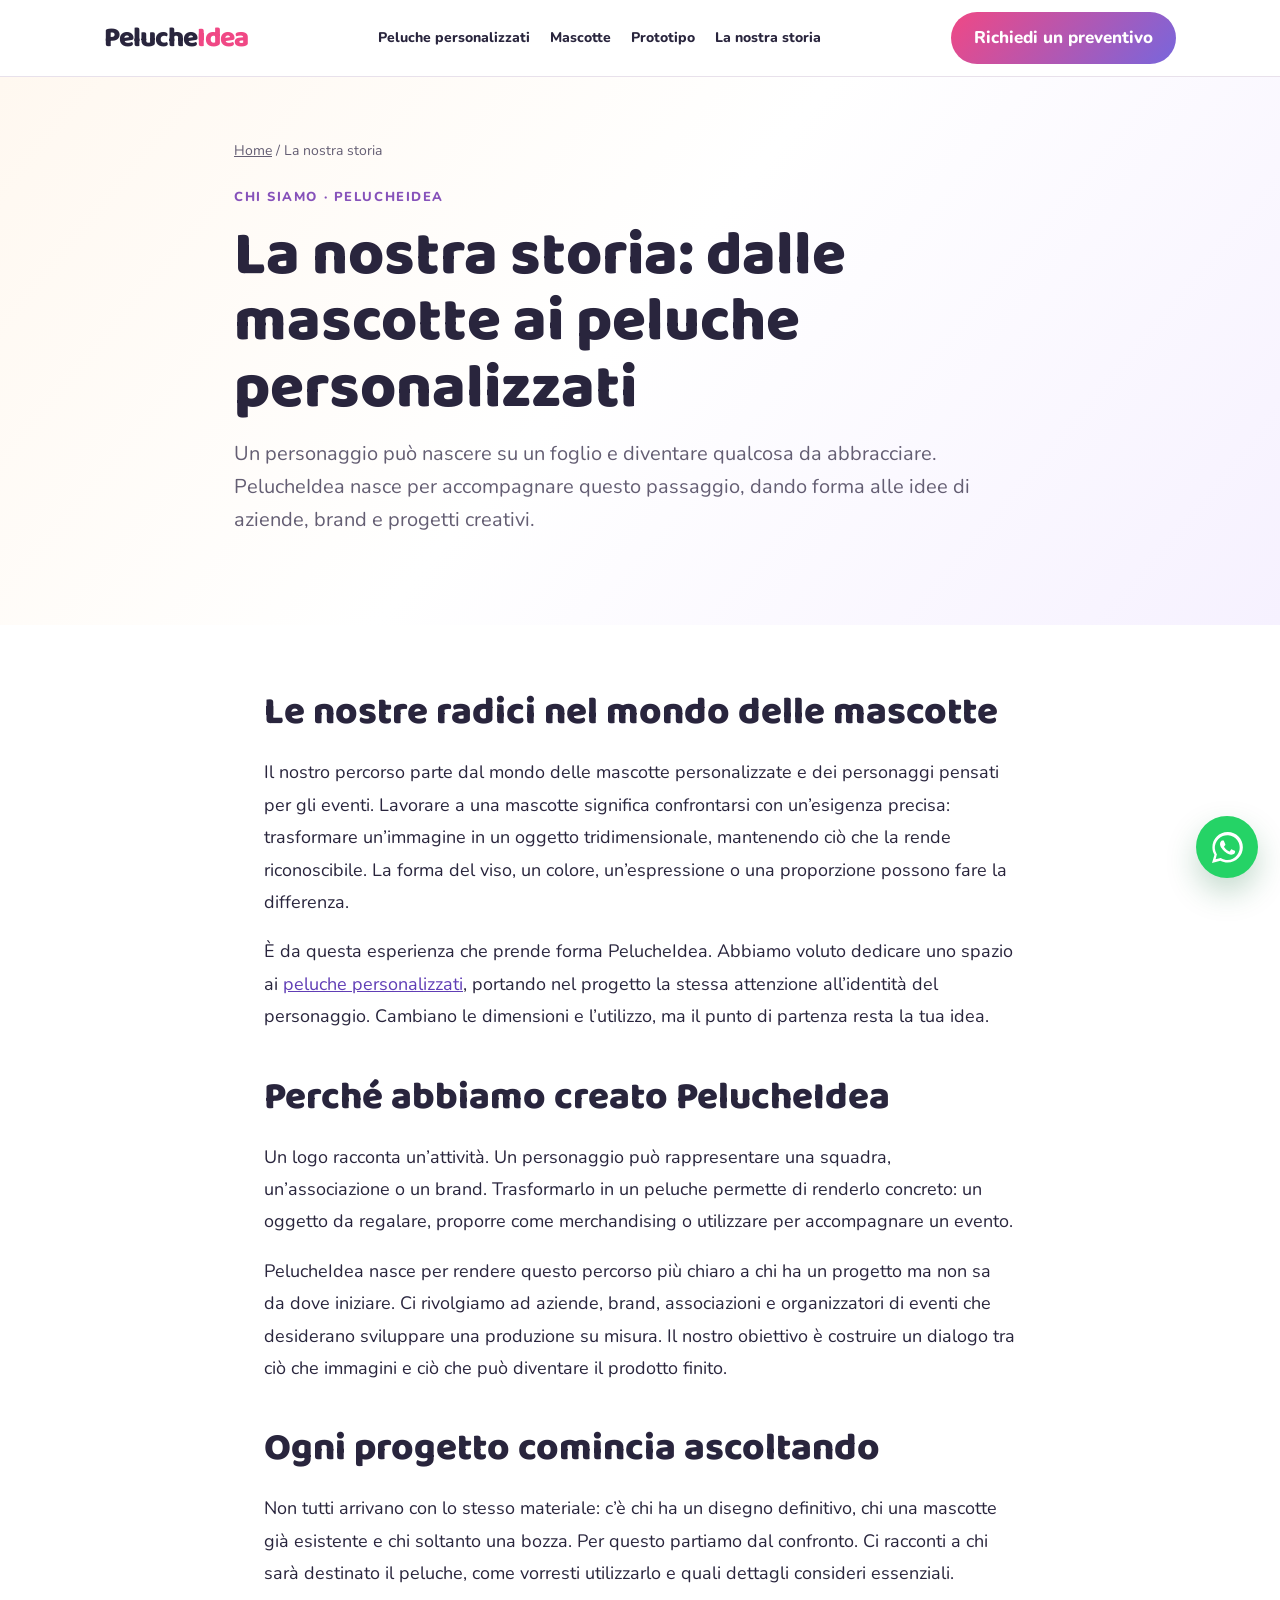
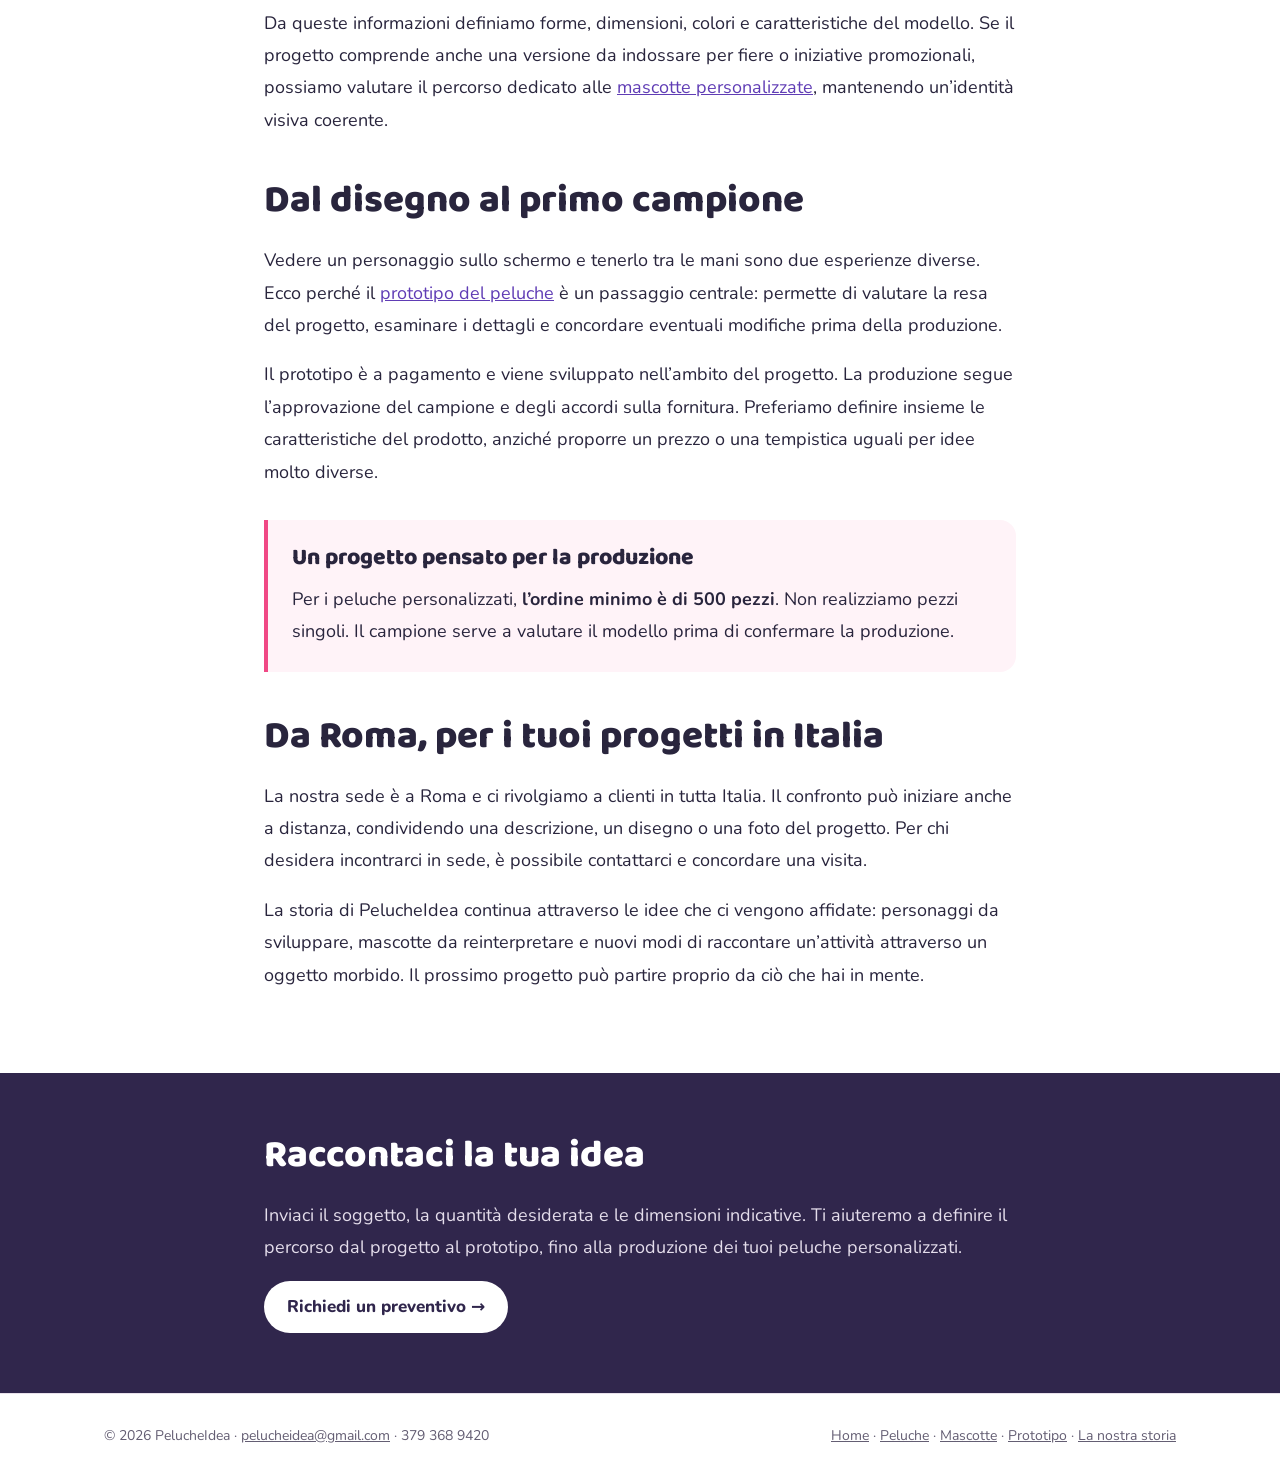
==== la-nostra-storia/index.html @ 07e7e3df "Add PelucheIdea story page with SEO metadata and site navigation" ====
<!doctype html><html lang="it"><head><meta charset="utf-8"><meta name="viewport" content="width=device-width, initial-scale=1"><title>La nostra storia: dalle mascotte ai peluche | PelucheIdea</title><meta name="description" content="Scopri la storia di PelucheIdea: dall’esperienza nelle mascotte ai peluche personalizzati per aziende e brand. Progetti su misura, da 500 pezzi."><meta name="robots" content="index,follow,max-image-preview:large"><link rel="canonical" href="https://pelucheidea.com/la-nostra-storia/"><link rel="stylesheet" href="/assets/seo.css?v=min500-20260929"><link rel="preconnect" href="https://fonts.googleapis.com"><link rel="preconnect" href="https://fonts.gstatic.com" crossorigin><meta property="og:type" content="website"><meta property="og:locale" content="it_IT"><meta property="og:site_name" content="PelucheIdea"><meta property="og:title" content="La nostra storia: dalle mascotte ai peluche | PelucheIdea"><meta property="og:description" content="Scopri la storia di PelucheIdea: dall’esperienza nelle mascotte ai peluche personalizzati per aziende e brand. Progetti su misura, da 500 pezzi."><meta property="og:url" content="https://pelucheidea.com/la-nostra-storia/"><meta property="og:image" content="https://pelucheidea.com/assets/images/peluche-con-logo.webp"><meta name="twitter:card" content="summary_large_image"><script type="application/ld+json">{"@context": "https://schema.org", "@graph": [{"@type": "AboutPage", "@id": "https://pelucheidea.com/la-nostra-storia/#pagina", "url": "https://pelucheidea.com/la-nostra-storia/", "name": "La nostra storia: dalle mascotte ai peluche | PelucheIdea", "description": "Scopri la storia di PelucheIdea: dall’esperienza nelle mascotte ai peluche personalizzati per aziende e brand. Progetti su misura, da 500 pezzi.", "inLanguage": "it-IT", "about": {"@id": "https://pelucheidea.com/#organizzazione"}}, {"@type": "Organization", "@id": "https://pelucheidea.com/#organizzazione", "name": "PelucheIdea", "url": "https://pelucheidea.com/", "email": "pelucheidea@gmail.com", "telephone": "+393793689420"}, {"@type": "BreadcrumbList", "itemListElement": [{"@type": "ListItem", "position": 1, "name": "Home", "item": "https://pelucheidea.com/"}, {"@type": "ListItem", "position": 2, "name": "La nostra storia", "item": "https://pelucheidea.com/la-nostra-storia/"}]}]}</script><style>.story-copy{max-width:800px}.story-copy h2{margin-top:42px}.story-copy h2:first-child{margin-top:0}.story-copy p{font-size:18px;line-height:1.8}.story-intro{max-width:860px}.story-intro h1{max-width:820px}.story-intro .lead{max-width:740px}.story-callout{margin:32px 0;padding:24px;border-left:4px solid var(--pink);background:#fff3f8;border-radius:0 16px 16px 0}.story-callout p:last-child{margin-bottom:0}.story-copy a:focus-visible{outline:3px solid var(--pink);outline-offset:3px}</style></head><body><header class="header"><div class="wrap nav"><a class="brand" href="/">Peluche<span>Idea</span></a><nav aria-label="Navigazione principale"><a href="/peluche-personalizzati/">Peluche personalizzati</a><a href="/mascotte-personalizzate/">Mascotte</a><a href="/prototipo-peluche/">Prototipo</a><a href="/la-nostra-storia/" aria-current="page">La nostra storia</a></nav><a class="btn" href="/#preventivo">Richiedi un preventivo</a></div></header><main>
<section class="hero"><div class="wrap story-intro">
<p class="crumb"><a href="/">Home</a> / La nostra storia</p>
<div class="eyebrow">Chi siamo · PelucheIdea</div>
<h1>La nostra storia: dalle mascotte ai peluche personalizzati</h1>
<p class="lead">Un personaggio può nascere su un foglio e diventare qualcosa da abbracciare. PelucheIdea nasce per accompagnare questo passaggio, dando forma alle idee di aziende, brand e progetti creativi.</p>
</div></section>
<section class="section"><article class="wrap story-copy" aria-label="La storia di PelucheIdea">
<h2>Le nostre radici nel mondo delle mascotte</h2>
<p>Il nostro percorso parte dal mondo delle mascotte personalizzate e dei personaggi pensati per gli eventi. Lavorare a una mascotte significa confrontarsi con un’esigenza precisa: trasformare un’immagine in un oggetto tridimensionale, mantenendo ciò che la rende riconoscibile. La forma del viso, un colore, un’espressione o una proporzione possono fare la differenza.</p>
<p>È da questa esperienza che prende forma PelucheIdea. Abbiamo voluto dedicare uno spazio ai <a href="/peluche-personalizzati/">peluche personalizzati</a>, portando nel progetto la stessa attenzione all’identità del personaggio. Cambiano le dimensioni e l’utilizzo, ma il punto di partenza resta la tua idea.</p>
<h2>Perché abbiamo creato PelucheIdea</h2>
<p>Un logo racconta un’attività. Un personaggio può rappresentare una squadra, un’associazione o un brand. Trasformarlo in un peluche permette di renderlo concreto: un oggetto da regalare, proporre come merchandising o utilizzare per accompagnare un evento.</p>
<p>PelucheIdea nasce per rendere questo percorso più chiaro a chi ha un progetto ma non sa da dove iniziare. Ci rivolgiamo ad aziende, brand, associazioni e organizzatori di eventi che desiderano sviluppare una produzione su misura. Il nostro obiettivo è costruire un dialogo tra ciò che immagini e ciò che può diventare il prodotto finito.</p>
<h2>Ogni progetto comincia ascoltando</h2>
<p>Non tutti arrivano con lo stesso materiale: c’è chi ha un disegno definitivo, chi una mascotte già esistente e chi soltanto una bozza. Per questo partiamo dal confronto. Ci racconti a chi sarà destinato il peluche, come vorresti utilizzarlo e quali dettagli consideri essenziali.</p>
<p>Da queste informazioni definiamo forme, dimensioni, colori e caratteristiche del modello. Se il progetto comprende anche una versione da indossare per fiere o iniziative promozionali, possiamo valutare il percorso dedicato alle <a href="/mascotte-personalizzate/">mascotte personalizzate</a>, mantenendo un’identità visiva coerente.</p>
<h2>Dal disegno al primo campione</h2>
<p>Vedere un personaggio sullo schermo e tenerlo tra le mani sono due esperienze diverse. Ecco perché il <a href="/prototipo-peluche/">prototipo del peluche</a> è un passaggio centrale: permette di valutare la resa del progetto, esaminare i dettagli e concordare eventuali modifiche prima della produzione.</p>
<p>Il prototipo è a pagamento e viene sviluppato nell’ambito del progetto. La produzione segue l’approvazione del campione e degli accordi sulla fornitura. Preferiamo definire insieme le caratteristiche del prodotto, anziché proporre un prezzo o una tempistica uguali per idee molto diverse.</p>
<aside class="story-callout"><h3>Un progetto pensato per la produzione</h3><p>Per i peluche personalizzati, <strong>l’ordine minimo è di 500 pezzi</strong>. Non realizziamo pezzi singoli. Il campione serve a valutare il modello prima di confermare la produzione.</p></aside>
<h2>Da Roma, per i tuoi progetti in Italia</h2>
<p>La nostra sede è a Roma e ci rivolgiamo a clienti in tutta Italia. Il confronto può iniziare anche a distanza, condividendo una descrizione, un disegno o una foto del progetto. Per chi desidera incontrarci in sede, è possibile contattarci e concordare una visita.</p>
<p>La storia di PelucheIdea continua attraverso le idee che ci vengono affidate: personaggi da sviluppare, mascotte da reinterpretare e nuovi modi di raccontare un’attività attraverso un oggetto morbido. Il prossimo progetto può partire proprio da ciò che hai in mente.</p>
</article></section>
<section class="cta"><div class="wrap story-copy"><h2>Raccontaci la tua idea</h2><p>Inviaci il soggetto, la quantità desiderata e le dimensioni indicative. Ti aiuteremo a definire il percorso dal progetto al prototipo, fino alla produzione dei tuoi peluche personalizzati.</p><a class="btn" href="/#preventivo">Richiedi un preventivo →</a></div></section>
</main><footer class="footer"><div class="wrap"><div>© 2026 PelucheIdea · <a href="mailto:pelucheidea@gmail.com">pelucheidea@gmail.com</a> · <a href="tel:+393793689420" style="color:inherit;text-decoration:none" aria-label="Chiama PelucheIdea al 379 368 9420">379 368 9420</a></div><div><a href="/">Home</a> · <a href="/peluche-personalizzati/">Peluche</a> · <a href="/mascotte-personalizzate/">Mascotte</a> · <a href="/prototipo-peluche/">Prototipo</a> · <a href="/la-nostra-storia/">La nostra storia</a></div></div></footer><a class="whatsapp-float" href="https://wa.me/393793689420" target="_blank" rel="noopener noreferrer" aria-label="Scrivici su WhatsApp al 379 368 9420" title="Scrivici su WhatsApp"><svg viewBox="0 0 24 24" width="31" height="31" fill="currentColor" aria-hidden="true"><path d="M20.5 3.5A11.6 11.6 0 0 0 12.1 0C5.6 0 .3 5.3.3 11.8c0 2.1.5 4.1 1.6 5.9L0 24l6.5-1.7c1.7.9 3.6 1.4 5.6 1.4 6.5 0 11.8-5.3 11.8-11.8 0-3.2-1.2-6.1-3.4-8.4ZM12.1 21.7c-1.8 0-3.5-.5-5-1.4l-.4-.2-3.9 1 1-3.8-.3-.4a9.6 9.6 0 1 1 8.6 4.8Zm5.3-7.2c-.3-.2-1.7-.9-2-1-.3-.1-.5-.2-.7.2-.2.3-.8 1-.9 1.2-.2.2-.3.2-.6.1-.3-.2-1.2-.5-2.2-1.4-.8-.7-1.4-1.6-1.6-1.9-.2-.3 0-.5.1-.6l.5-.6c.1-.2.2-.3.3-.5.1-.2 0-.4 0-.6-.1-.2-.7-1.7-1-2.3-.2-.6-.5-.5-.7-.5H8c-.2 0-.5.1-.8.4-.3.3-1 1-1 2.4s1 2.8 1.2 3c.1.2 2 3.1 4.9 4.4.7.3 1.2.5 1.7.6.7.2 1.3.2 1.8.1.6-.1 1.7-.7 1.9-1.4.2-.7.2-1.3.2-1.4-.1-.1-.3-.2-.5-.4Z"/></svg></a></body></html>
---- assets/seo.css ----
@import url('https://fonts.googleapis.com/css2?family=Nunito:wght@400;600;700;800&family=Baloo+2:wght@700;800&display=swap');
:root{--ink:#29253d;--muted:#645e73;--pink:#f04885;--lav:#7866dc;--line:#e8e1eb}*{box-sizing:border-box}html{scroll-behavior:smooth}body{margin:0;color:var(--ink);font:17px/1.65 Nunito,system-ui,sans-serif;background:#fff}a{color:#603db5}a:hover{text-decoration:underline}.wrap{max-width:1120px;margin:auto;padding:0 24px}.header{position:sticky;top:0;background:#ffffffed;z-index:5;border-bottom:1px solid var(--line);backdrop-filter:blur(14px)}.nav{display:flex;align-items:center;justify-content:space-between;gap:22px;min-height:76px}.brand{font:800 28px 'Baloo 2',sans-serif;letter-spacing:-1px;text-decoration:none;color:var(--ink)}.brand span{color:var(--pink)}nav{display:flex;gap:20px;flex-wrap:wrap;font-size:14px;font-weight:800}nav a{color:var(--ink);text-decoration:none}.btn{display:inline-block;background:linear-gradient(130deg,var(--pink),var(--lav));color:white;text-decoration:none;border-radius:999px;padding:12px 23px;font-weight:800}.btn:hover{color:white}.hero{background:linear-gradient(130deg,#fff8f0,#fff 48%,#f6f1ff);padding:62px 0 72px}.hero-grid{display:grid;grid-template-columns:1fr .92fr;gap:64px;align-items:center}.eyebrow{text-transform:uppercase;color:#8652ba;letter-spacing:.12em;font-size:13px;font-weight:800}.hero h1{font:800 clamp(40px,5vw,62px)/1.08 'Baloo 2',sans-serif;margin:14px 0}.lead{font-size:20px;color:var(--muted);max-width:650px}.hero img{width:100%;height:auto;border-radius:28px;box-shadow:0 22px 60px #503b7530;display:block}.crumb{font-size:14px;margin:0 0 25px;color:var(--muted)}.crumb a{color:inherit}.section{padding:65px 0}.section.alt{background:#fff9f4}h2{font:800 clamp(29px,3vw,39px)/1.2 'Baloo 2',sans-serif;margin:0 0 20px}h3{font:800 23px/1.25 'Baloo 2',sans-serif;margin:0 0 10px}p{margin:0 0 17px}.grid{display:grid;grid-template-columns:repeat(3,1fr);gap:22px}.card{border:1px solid var(--line);border-radius:20px;padding:25px;background:white}.card p:last-child{margin:0}.split{display:grid;grid-template-columns:1fr 1fr;gap:55px;align-items:center}.split img{width:100%;height:auto;border-radius:24px}.list{padding-left:22px}.list li{margin:0 0 12px}.cta{background:#30264c;color:white;padding:60px 0}.cta p{color:#e4ddeb}.cta .btn{background:white;color:#30264c}.faq details{border-bottom:1px solid var(--line);padding:18px 0}.faq summary{cursor:pointer;font-weight:800}.faq p{margin:12px 0 0}.footer{padding:30px 0;border-top:1px solid var(--line);font-size:14px;color:var(--muted)}.footer .wrap{display:flex;justify-content:space-between;gap:20px;flex-wrap:wrap}.footer a{color:inherit}.note{font-size:14px;color:var(--muted)}@media(max-width:850px){.nav{align-items:flex-start;padding-top:15px;padding-bottom:15px;flex-wrap:wrap}.nav nav{order:3;width:100%;gap:12px}.hero-grid,.split{grid-template-columns:1fr;gap:28px}.grid{grid-template-columns:1fr}.hero{padding:38px 0 50px}.section{padding:45px 0}}
.whatsapp-float{position:fixed;right:22px;bottom:22px;width:62px;height:62px;border-radius:50%;background:#25d366;color:#fff;display:grid;place-items:center;z-index:101;box-shadow:0 14px 30px rgba(22,110,61,.25);transition:transform .2s,background .2s}.whatsapp-float:hover{transform:translateY(-3px) scale(1.03);background:#1fb958}.whatsapp-float:focus-visible{outline:3px solid #1b7751;outline-offset:3px}.whatsapp-float svg{display:block}

.order-note{display:inline-flex;align-items:center;gap:9px;margin:17px 0 0;padding:12px 16px;background:#fff0f6;border:2px solid #f5a2c0;border-radius:14px;color:#9d2256;font-size:18px;font-weight:800;line-height:1.3}
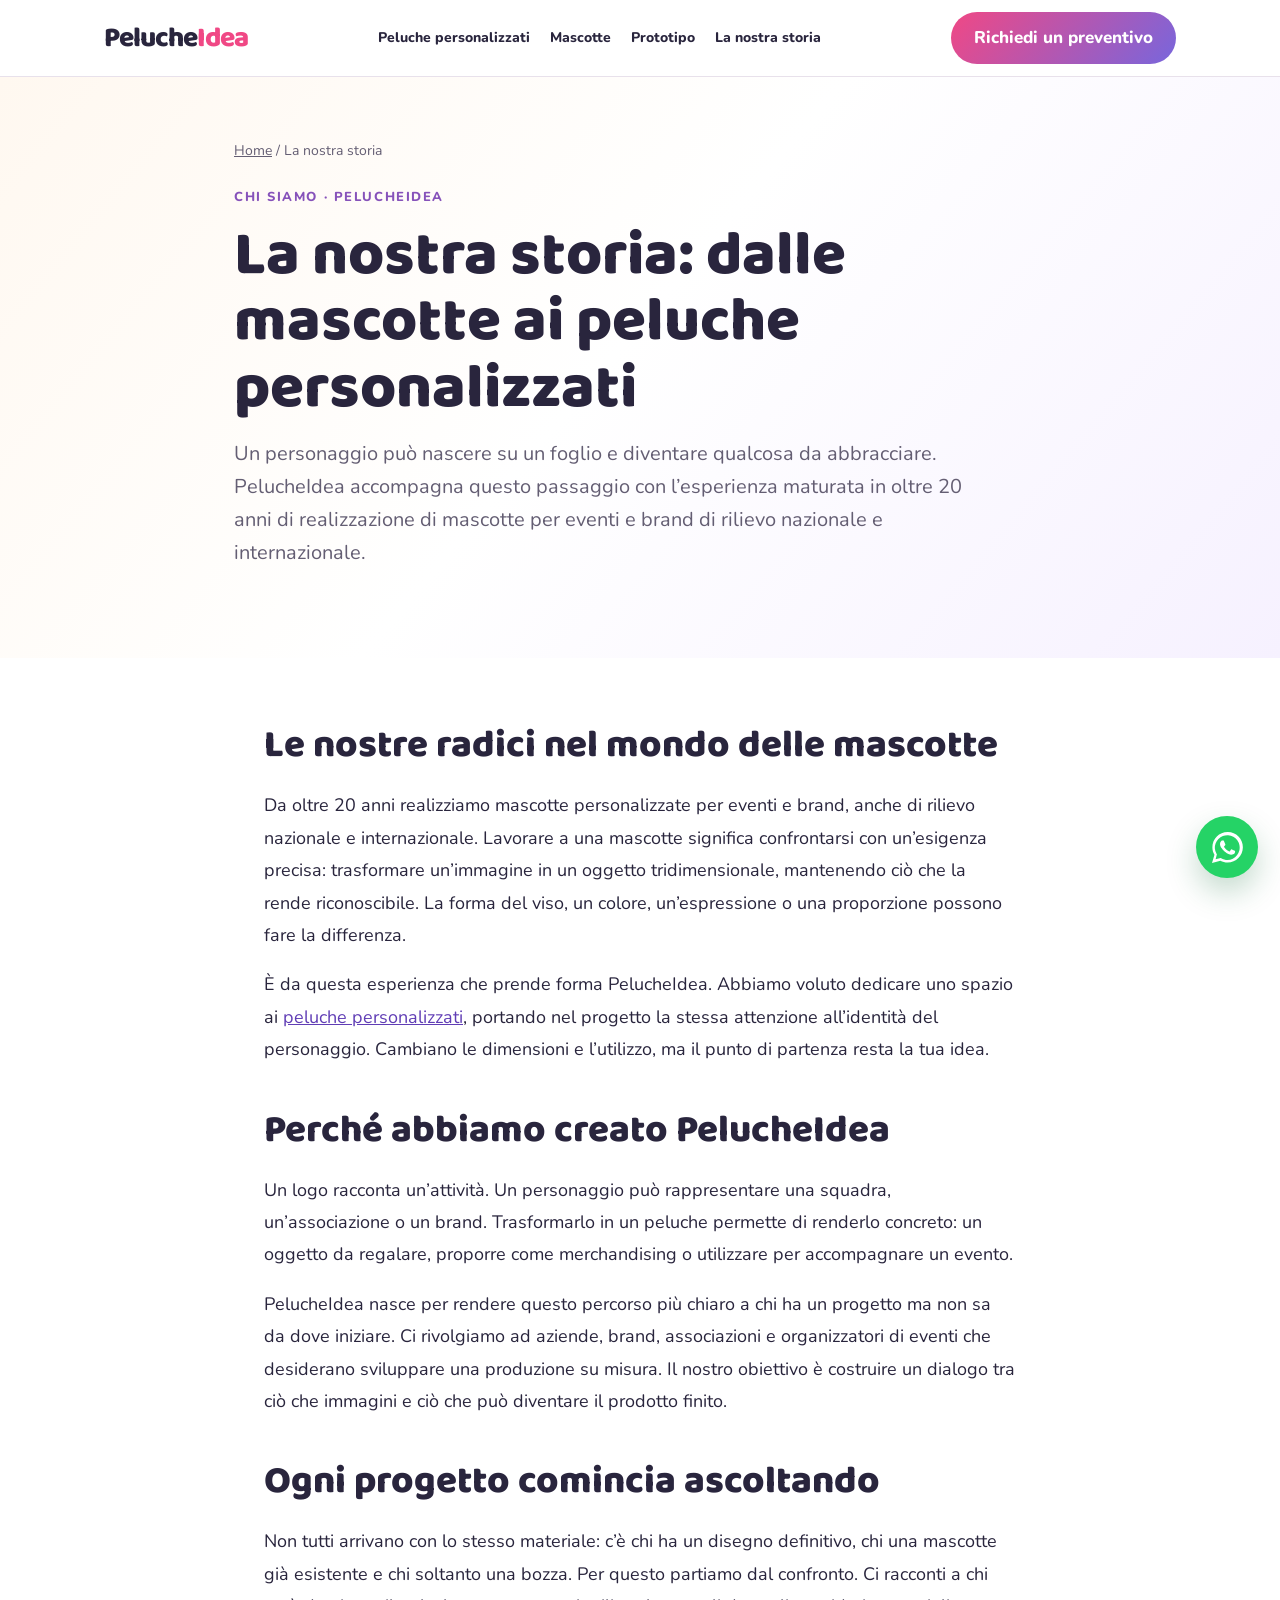
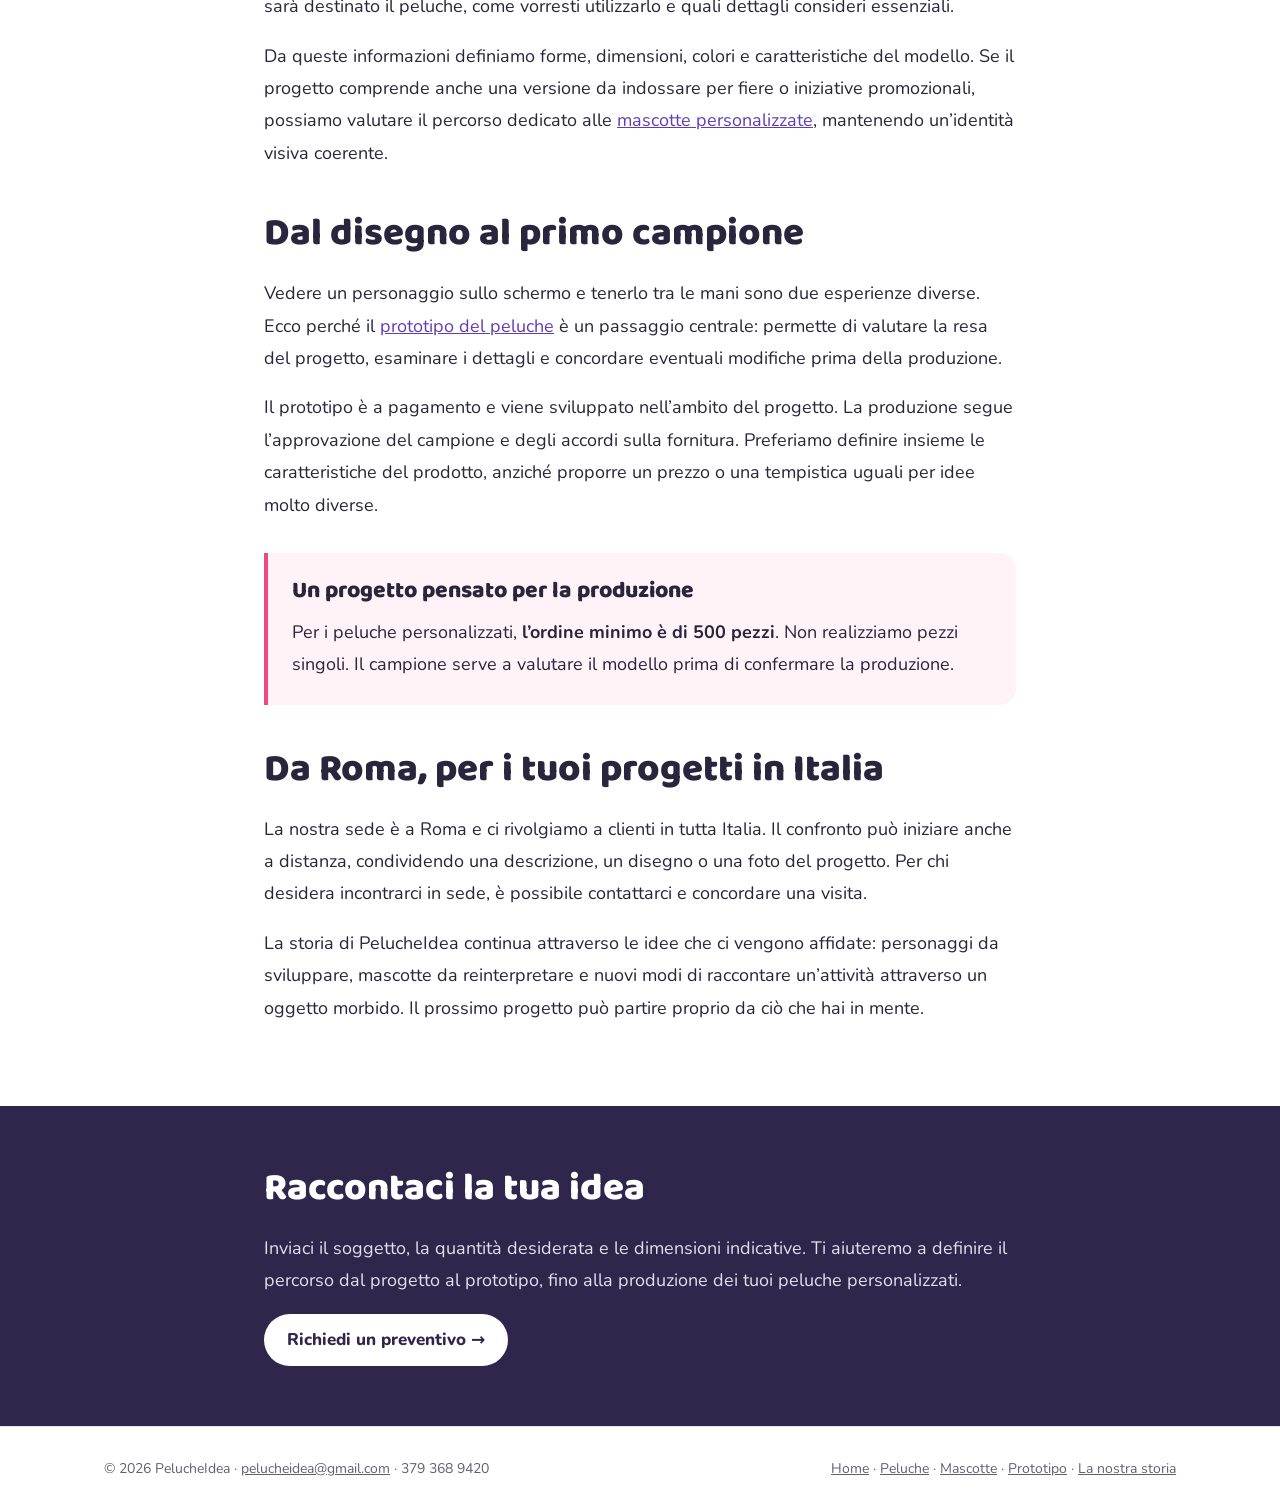
==== commit d7c73a91: "Clarify PelucheIdea experience in company story" ====
--- a/la-nostra-storia/index.html
+++ b/la-nostra-storia/index.html
@@ -3,11 +3,11 @@
 <p class="crumb"><a href="/">Home</a> / La nostra storia</p>
 <div class="eyebrow">Chi siamo · PelucheIdea</div>
 <h1>La nostra storia: dalle mascotte ai peluche personalizzati</h1>
-<p class="lead">Un personaggio può nascere su un foglio e diventare qualcosa da abbracciare. PelucheIdea nasce per accompagnare questo passaggio, dando forma alle idee di aziende, brand e progetti creativi.</p>
+<p class="lead">Un personaggio può nascere su un foglio e diventare qualcosa da abbracciare. PelucheIdea accompagna questo passaggio con l’esperienza maturata in oltre 20 anni di realizzazione di mascotte per eventi e brand di rilievo nazionale e internazionale.</p>
 </div></section>
 <section class="section"><article class="wrap story-copy" aria-label="La storia di PelucheIdea">
 <h2>Le nostre radici nel mondo delle mascotte</h2>
-<p>Il nostro percorso parte dal mondo delle mascotte personalizzate e dei personaggi pensati per gli eventi. Lavorare a una mascotte significa confrontarsi con un’esigenza precisa: trasformare un’immagine in un oggetto tridimensionale, mantenendo ciò che la rende riconoscibile. La forma del viso, un colore, un’espressione o una proporzione possono fare la differenza.</p>
+<p>Da oltre 20 anni realizziamo mascotte personalizzate per eventi e brand, anche di rilievo nazionale e internazionale. Lavorare a una mascotte significa confrontarsi con un’esigenza precisa: trasformare un’immagine in un oggetto tridimensionale, mantenendo ciò che la rende riconoscibile. La forma del viso, un colore, un’espressione o una proporzione possono fare la differenza.</p>
 <p>È da questa esperienza che prende forma PelucheIdea. Abbiamo voluto dedicare uno spazio ai <a href="/peluche-personalizzati/">peluche personalizzati</a>, portando nel progetto la stessa attenzione all’identità del personaggio. Cambiano le dimensioni e l’utilizzo, ma il punto di partenza resta la tua idea.</p>
 <h2>Perché abbiamo creato PelucheIdea</h2>
 <p>Un logo racconta un’attività. Un personaggio può rappresentare una squadra, un’associazione o un brand. Trasformarlo in un peluche permette di renderlo concreto: un oggetto da regalare, proporre come merchandising o utilizzare per accompagnare un evento.</p>
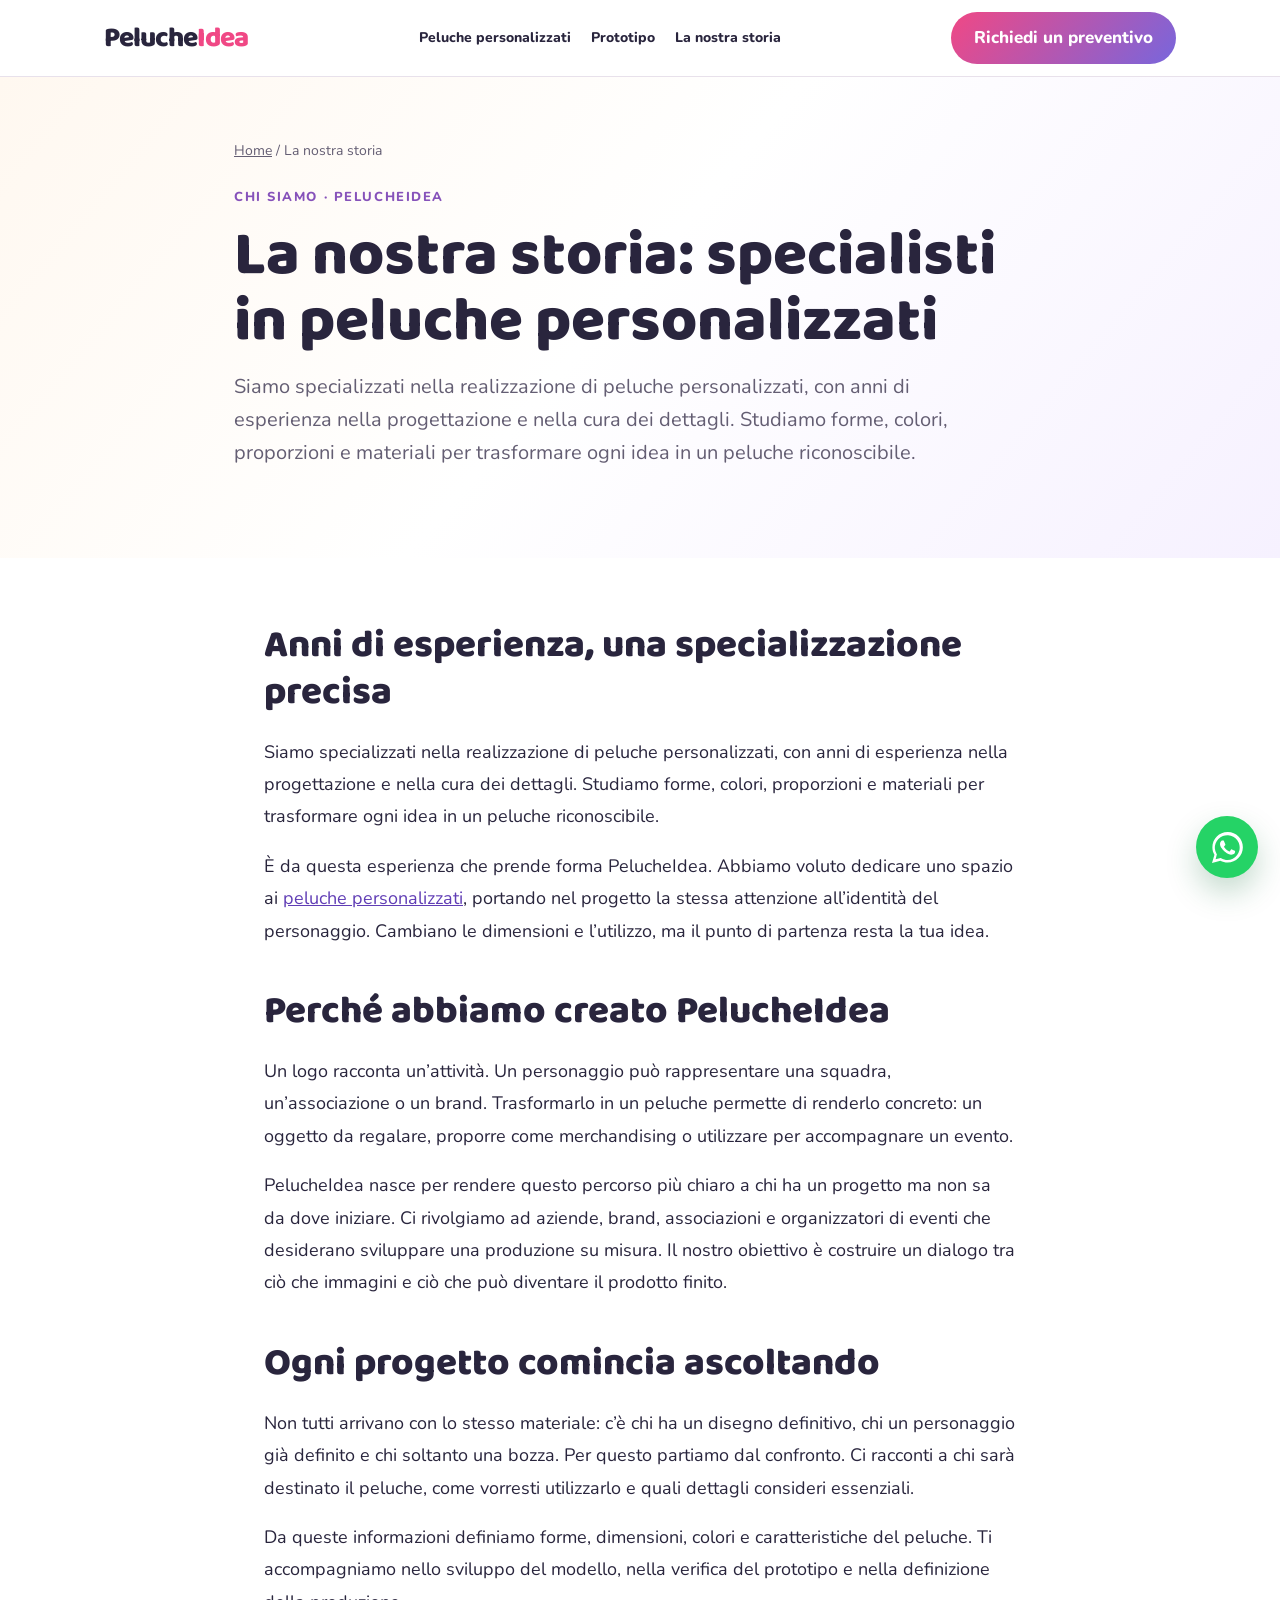
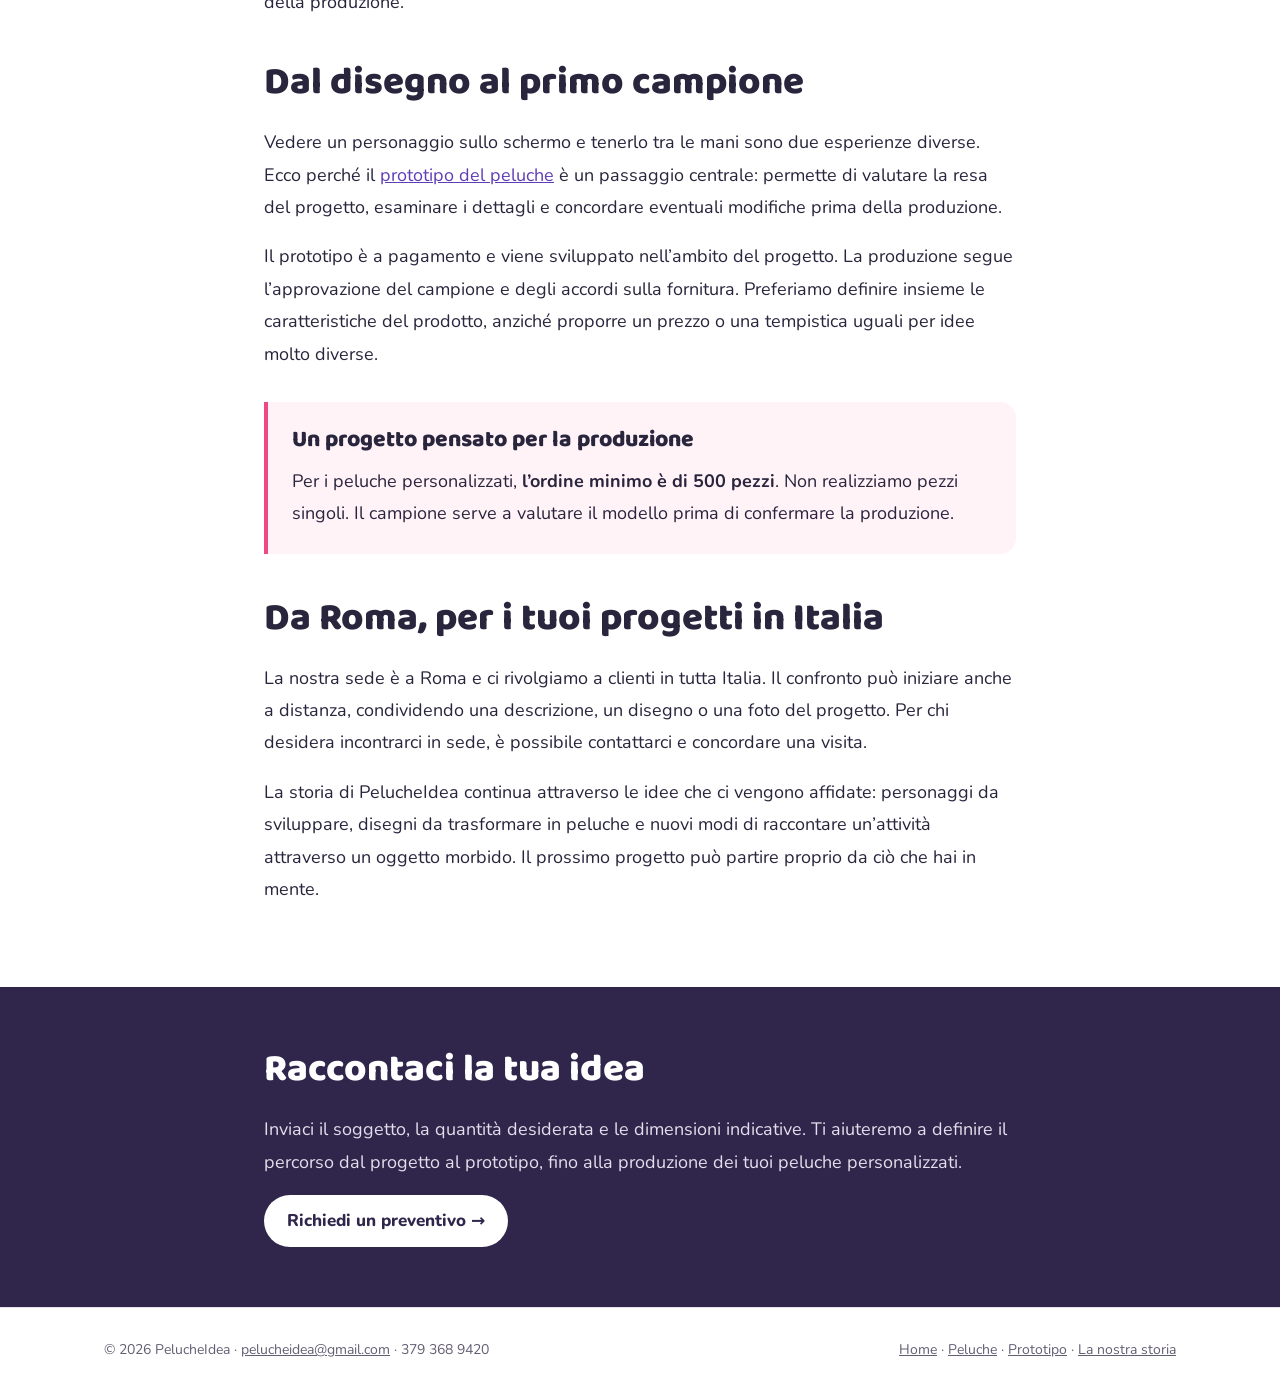
==== commit 7b9d2af7: "Focus PelucheIdea on custom plush toys and experience" ====
--- a/la-nostra-storia/index.html
+++ b/la-nostra-storia/index.html
@@ -1,27 +1,27 @@
-<!doctype html><html lang="it"><head><meta charset="utf-8"><meta name="viewport" content="width=device-width, initial-scale=1"><title>La nostra storia: dalle mascotte ai peluche | PelucheIdea</title><meta name="description" content="Scopri la storia di PelucheIdea: dall’esperienza nelle mascotte ai peluche personalizzati per aziende e brand. Progetti su misura, da 500 pezzi."><meta name="robots" content="index,follow,max-image-preview:large"><link rel="canonical" href="https://pelucheidea.com/la-nostra-storia/"><link rel="stylesheet" href="/assets/seo.css?v=min500-20260929"><link rel="preconnect" href="https://fonts.googleapis.com"><link rel="preconnect" href="https://fonts.gstatic.com" crossorigin><meta property="og:type" content="website"><meta property="og:locale" content="it_IT"><meta property="og:site_name" content="PelucheIdea"><meta property="og:title" content="La nostra storia: dalle mascotte ai peluche | PelucheIdea"><meta property="og:description" content="Scopri la storia di PelucheIdea: dall’esperienza nelle mascotte ai peluche personalizzati per aziende e brand. Progetti su misura, da 500 pezzi."><meta property="og:url" content="https://pelucheidea.com/la-nostra-storia/"><meta property="og:image" content="https://pelucheidea.com/assets/images/peluche-con-logo.webp"><meta name="twitter:card" content="summary_large_image"><script type="application/ld+json">{"@context": "https://schema.org", "@graph": [{"@type": "AboutPage", "@id": "https://pelucheidea.com/la-nostra-storia/#pagina", "url": "https://pelucheidea.com/la-nostra-storia/", "name": "La nostra storia: dalle mascotte ai peluche | PelucheIdea", "description": "Scopri la storia di PelucheIdea: dall’esperienza nelle mascotte ai peluche personalizzati per aziende e brand. Progetti su misura, da 500 pezzi.", "inLanguage": "it-IT", "about": {"@id": "https://pelucheidea.com/#organizzazione"}}, {"@type": "Organization", "@id": "https://pelucheidea.com/#organizzazione", "name": "PelucheIdea", "url": "https://pelucheidea.com/", "email": "pelucheidea@gmail.com", "telephone": "+393793689420"}, {"@type": "BreadcrumbList", "itemListElement": [{"@type": "ListItem", "position": 1, "name": "Home", "item": "https://pelucheidea.com/"}, {"@type": "ListItem", "position": 2, "name": "La nostra storia", "item": "https://pelucheidea.com/la-nostra-storia/"}]}]}</script><style>.story-copy{max-width:800px}.story-copy h2{margin-top:42px}.story-copy h2:first-child{margin-top:0}.story-copy p{font-size:18px;line-height:1.8}.story-intro{max-width:860px}.story-intro h1{max-width:820px}.story-intro .lead{max-width:740px}.story-callout{margin:32px 0;padding:24px;border-left:4px solid var(--pink);background:#fff3f8;border-radius:0 16px 16px 0}.story-callout p:last-child{margin-bottom:0}.story-copy a:focus-visible{outline:3px solid var(--pink);outline-offset:3px}</style></head><body><header class="header"><div class="wrap nav"><a class="brand" href="/">Peluche<span>Idea</span></a><nav aria-label="Navigazione principale"><a href="/peluche-personalizzati/">Peluche personalizzati</a><a href="/mascotte-personalizzate/">Mascotte</a><a href="/prototipo-peluche/">Prototipo</a><a href="/la-nostra-storia/" aria-current="page">La nostra storia</a></nav><a class="btn" href="/#preventivo">Richiedi un preventivo</a></div></header><main>
+<!doctype html><html lang="it"><head><meta charset="utf-8"><meta name="viewport" content="width=device-width, initial-scale=1"><title>La nostra storia: specialisti in peluche personalizzati | PelucheIdea</title><meta name="description" content="PelucheIdea: specialisti in peluche personalizzati, con anni di esperienza. Dal progetto al prototipo e alla produzione, da 500 pezzi."><meta name="robots" content="index,follow,max-image-preview:large"><link rel="canonical" href="https://pelucheidea.com/la-nostra-storia/"><link rel="stylesheet" href="/assets/seo.css?v=min500-20260929"><link rel="preconnect" href="https://fonts.googleapis.com"><link rel="preconnect" href="https://fonts.gstatic.com" crossorigin><meta property="og:type" content="website"><meta property="og:locale" content="it_IT"><meta property="og:site_name" content="PelucheIdea"><meta property="og:title" content="La nostra storia: specialisti in peluche personalizzati | PelucheIdea"><meta property="og:description" content="PelucheIdea: specialisti in peluche personalizzati, con anni di esperienza. Dal progetto al prototipo e alla produzione, da 500 pezzi."><meta property="og:url" content="https://pelucheidea.com/la-nostra-storia/"><meta property="og:image" content="https://pelucheidea.com/assets/images/peluche-con-logo.webp"><meta name="twitter:card" content="summary_large_image"><script type="application/ld+json">{"@context": "https://schema.org", "@graph": [{"@type": "AboutPage", "@id": "https://pelucheidea.com/la-nostra-storia/#pagina", "url": "https://pelucheidea.com/la-nostra-storia/", "name": "La nostra storia: specialisti in peluche personalizzati | PelucheIdea", "description": "PelucheIdea: specialisti in peluche personalizzati, con anni di esperienza. Dal progetto al prototipo e alla produzione, da 500 pezzi.", "inLanguage": "it-IT", "about": {"@id": "https://pelucheidea.com/#organizzazione"}}, {"@type": "Organization", "@id": "https://pelucheidea.com/#organizzazione", "name": "PelucheIdea", "url": "https://pelucheidea.com/", "email": "pelucheidea@gmail.com", "telephone": "+393793689420"}, {"@type": "BreadcrumbList", "itemListElement": [{"@type": "ListItem", "position": 1, "name": "Home", "item": "https://pelucheidea.com/"}, {"@type": "ListItem", "position": 2, "name": "La nostra storia", "item": "https://pelucheidea.com/la-nostra-storia/"}]}]}</script><style>.story-copy{max-width:800px}.story-copy h2{margin-top:42px}.story-copy h2:first-child{margin-top:0}.story-copy p{font-size:18px;line-height:1.8}.story-intro{max-width:860px}.story-intro h1{max-width:820px}.story-intro .lead{max-width:740px}.story-callout{margin:32px 0;padding:24px;border-left:4px solid var(--pink);background:#fff3f8;border-radius:0 16px 16px 0}.story-callout p:last-child{margin-bottom:0}.story-copy a:focus-visible{outline:3px solid var(--pink);outline-offset:3px}</style></head><body><header class="header"><div class="wrap nav"><a class="brand" href="/">Peluche<span>Idea</span></a><nav aria-label="Navigazione principale"><a href="/peluche-personalizzati/">Peluche personalizzati</a><a href="/prototipo-peluche/">Prototipo</a><a href="/la-nostra-storia/" aria-current="page">La nostra storia</a></nav><a class="btn" href="/#preventivo">Richiedi un preventivo</a></div></header><main>
 <section class="hero"><div class="wrap story-intro">
 <p class="crumb"><a href="/">Home</a> / La nostra storia</p>
 <div class="eyebrow">Chi siamo · PelucheIdea</div>
-<h1>La nostra storia: dalle mascotte ai peluche personalizzati</h1>
-<p class="lead">Un personaggio può nascere su un foglio e diventare qualcosa da abbracciare. PelucheIdea accompagna questo passaggio con l’esperienza maturata in oltre 20 anni di realizzazione di mascotte per eventi e brand di rilievo nazionale e internazionale.</p>
+<h1>La nostra storia: specialisti in peluche personalizzati</h1>
+<p class="lead">Siamo specializzati nella realizzazione di peluche personalizzati, con anni di esperienza nella progettazione e nella cura dei dettagli. Studiamo forme, colori, proporzioni e materiali per trasformare ogni idea in un peluche riconoscibile.</p>
 </div></section>
 <section class="section"><article class="wrap story-copy" aria-label="La storia di PelucheIdea">
-<h2>Le nostre radici nel mondo delle mascotte</h2>
-<p>Da oltre 20 anni realizziamo mascotte personalizzate per eventi e brand, anche di rilievo nazionale e internazionale. Lavorare a una mascotte significa confrontarsi con un’esigenza precisa: trasformare un’immagine in un oggetto tridimensionale, mantenendo ciò che la rende riconoscibile. La forma del viso, un colore, un’espressione o una proporzione possono fare la differenza.</p>
+<h2>Anni di esperienza, una specializzazione precisa</h2>
+<p>Siamo specializzati nella realizzazione di peluche personalizzati, con anni di esperienza nella progettazione e nella cura dei dettagli. Studiamo forme, colori, proporzioni e materiali per trasformare ogni idea in un peluche riconoscibile.</p>
 <p>È da questa esperienza che prende forma PelucheIdea. Abbiamo voluto dedicare uno spazio ai <a href="/peluche-personalizzati/">peluche personalizzati</a>, portando nel progetto la stessa attenzione all’identità del personaggio. Cambiano le dimensioni e l’utilizzo, ma il punto di partenza resta la tua idea.</p>
 <h2>Perché abbiamo creato PelucheIdea</h2>
 <p>Un logo racconta un’attività. Un personaggio può rappresentare una squadra, un’associazione o un brand. Trasformarlo in un peluche permette di renderlo concreto: un oggetto da regalare, proporre come merchandising o utilizzare per accompagnare un evento.</p>
 <p>PelucheIdea nasce per rendere questo percorso più chiaro a chi ha un progetto ma non sa da dove iniziare. Ci rivolgiamo ad aziende, brand, associazioni e organizzatori di eventi che desiderano sviluppare una produzione su misura. Il nostro obiettivo è costruire un dialogo tra ciò che immagini e ciò che può diventare il prodotto finito.</p>
 <h2>Ogni progetto comincia ascoltando</h2>
-<p>Non tutti arrivano con lo stesso materiale: c’è chi ha un disegno definitivo, chi una mascotte già esistente e chi soltanto una bozza. Per questo partiamo dal confronto. Ci racconti a chi sarà destinato il peluche, come vorresti utilizzarlo e quali dettagli consideri essenziali.</p>
-<p>Da queste informazioni definiamo forme, dimensioni, colori e caratteristiche del modello. Se il progetto comprende anche una versione da indossare per fiere o iniziative promozionali, possiamo valutare il percorso dedicato alle <a href="/mascotte-personalizzate/">mascotte personalizzate</a>, mantenendo un’identità visiva coerente.</p>
+<p>Non tutti arrivano con lo stesso materiale: c’è chi ha un disegno definitivo, chi un personaggio già definito e chi soltanto una bozza. Per questo partiamo dal confronto. Ci racconti a chi sarà destinato il peluche, come vorresti utilizzarlo e quali dettagli consideri essenziali.</p>
+<p>Da queste informazioni definiamo forme, dimensioni, colori e caratteristiche del peluche. Ti accompagniamo nello sviluppo del modello, nella verifica del prototipo e nella definizione della produzione.</p>
 <h2>Dal disegno al primo campione</h2>
 <p>Vedere un personaggio sullo schermo e tenerlo tra le mani sono due esperienze diverse. Ecco perché il <a href="/prototipo-peluche/">prototipo del peluche</a> è un passaggio centrale: permette di valutare la resa del progetto, esaminare i dettagli e concordare eventuali modifiche prima della produzione.</p>
 <p>Il prototipo è a pagamento e viene sviluppato nell’ambito del progetto. La produzione segue l’approvazione del campione e degli accordi sulla fornitura. Preferiamo definire insieme le caratteristiche del prodotto, anziché proporre un prezzo o una tempistica uguali per idee molto diverse.</p>
 <aside class="story-callout"><h3>Un progetto pensato per la produzione</h3><p>Per i peluche personalizzati, <strong>l’ordine minimo è di 500 pezzi</strong>. Non realizziamo pezzi singoli. Il campione serve a valutare il modello prima di confermare la produzione.</p></aside>
 <h2>Da Roma, per i tuoi progetti in Italia</h2>
 <p>La nostra sede è a Roma e ci rivolgiamo a clienti in tutta Italia. Il confronto può iniziare anche a distanza, condividendo una descrizione, un disegno o una foto del progetto. Per chi desidera incontrarci in sede, è possibile contattarci e concordare una visita.</p>
-<p>La storia di PelucheIdea continua attraverso le idee che ci vengono affidate: personaggi da sviluppare, mascotte da reinterpretare e nuovi modi di raccontare un’attività attraverso un oggetto morbido. Il prossimo progetto può partire proprio da ciò che hai in mente.</p>
+<p>La storia di PelucheIdea continua attraverso le idee che ci vengono affidate: personaggi da sviluppare, disegni da trasformare in peluche e nuovi modi di raccontare un’attività attraverso un oggetto morbido. Il prossimo progetto può partire proprio da ciò che hai in mente.</p>
 </article></section>
 <section class="cta"><div class="wrap story-copy"><h2>Raccontaci la tua idea</h2><p>Inviaci il soggetto, la quantità desiderata e le dimensioni indicative. Ti aiuteremo a definire il percorso dal progetto al prototipo, fino alla produzione dei tuoi peluche personalizzati.</p><a class="btn" href="/#preventivo">Richiedi un preventivo →</a></div></section>
-</main><footer class="footer"><div class="wrap"><div>© 2026 PelucheIdea · <a href="mailto:pelucheidea@gmail.com">pelucheidea@gmail.com</a> · <a href="tel:+393793689420" style="color:inherit;text-decoration:none" aria-label="Chiama PelucheIdea al 379 368 9420">379 368 9420</a></div><div><a href="/">Home</a> · <a href="/peluche-personalizzati/">Peluche</a> · <a href="/mascotte-personalizzate/">Mascotte</a> · <a href="/prototipo-peluche/">Prototipo</a> · <a href="/la-nostra-storia/">La nostra storia</a></div></div></footer><a class="whatsapp-float" href="https://wa.me/393793689420" target="_blank" rel="noopener noreferrer" aria-label="Scrivici su WhatsApp al 379 368 9420" title="Scrivici su WhatsApp"><svg viewBox="0 0 24 24" width="31" height="31" fill="currentColor" aria-hidden="true"><path d="M20.5 3.5A11.6 11.6 0 0 0 12.1 0C5.6 0 .3 5.3.3 11.8c0 2.1.5 4.1 1.6 5.9L0 24l6.5-1.7c1.7.9 3.6 1.4 5.6 1.4 6.5 0 11.8-5.3 11.8-11.8 0-3.2-1.2-6.1-3.4-8.4ZM12.1 21.7c-1.8 0-3.5-.5-5-1.4l-.4-.2-3.9 1 1-3.8-.3-.4a9.6 9.6 0 1 1 8.6 4.8Zm5.3-7.2c-.3-.2-1.7-.9-2-1-.3-.1-.5-.2-.7.2-.2.3-.8 1-.9 1.2-.2.2-.3.2-.6.1-.3-.2-1.2-.5-2.2-1.4-.8-.7-1.4-1.6-1.6-1.9-.2-.3 0-.5.1-.6l.5-.6c.1-.2.2-.3.3-.5.1-.2 0-.4 0-.6-.1-.2-.7-1.7-1-2.3-.2-.6-.5-.5-.7-.5H8c-.2 0-.5.1-.8.4-.3.3-1 1-1 2.4s1 2.8 1.2 3c.1.2 2 3.1 4.9 4.4.7.3 1.2.5 1.7.6.7.2 1.3.2 1.8.1.6-.1 1.7-.7 1.9-1.4.2-.7.2-1.3.2-1.4-.1-.1-.3-.2-.5-.4Z"/></svg></a></body></html>+</main><footer class="footer"><div class="wrap"><div>© 2026 PelucheIdea · <a href="mailto:pelucheidea@gmail.com">pelucheidea@gmail.com</a> · <a href="tel:+393793689420" style="color:inherit;text-decoration:none" aria-label="Chiama PelucheIdea al 379 368 9420">379 368 9420</a></div><div><a href="/">Home</a> · <a href="/peluche-personalizzati/">Peluche</a> · <a href="/prototipo-peluche/">Prototipo</a> · <a href="/la-nostra-storia/">La nostra storia</a></div></div></footer><a class="whatsapp-float" href="https://wa.me/393793689420" target="_blank" rel="noopener noreferrer" aria-label="Scrivici su WhatsApp al 379 368 9420" title="Scrivici su WhatsApp"><svg viewBox="0 0 24 24" width="31" height="31" fill="currentColor" aria-hidden="true"><path d="M20.5 3.5A11.6 11.6 0 0 0 12.1 0C5.6 0 .3 5.3.3 11.8c0 2.1.5 4.1 1.6 5.9L0 24l6.5-1.7c1.7.9 3.6 1.4 5.6 1.4 6.5 0 11.8-5.3 11.8-11.8 0-3.2-1.2-6.1-3.4-8.4ZM12.1 21.7c-1.8 0-3.5-.5-5-1.4l-.4-.2-3.9 1 1-3.8-.3-.4a9.6 9.6 0 1 1 8.6 4.8Zm5.3-7.2c-.3-.2-1.7-.9-2-1-.3-.1-.5-.2-.7.2-.2.3-.8 1-.9 1.2-.2.2-.3.2-.6.1-.3-.2-1.2-.5-2.2-1.4-.8-.7-1.4-1.6-1.6-1.9-.2-.3 0-.5.1-.6l.5-.6c.1-.2.2-.3.3-.5.1-.2 0-.4 0-.6-.1-.2-.7-1.7-1-2.3-.2-.6-.5-.5-.7-.5H8c-.2 0-.5.1-.8.4-.3.3-1 1-1 2.4s1 2.8 1.2 3c.1.2 2 3.1 4.9 4.4.7.3 1.2.5 1.7.6.7.2 1.3.2 1.8.1.6-.1 1.7-.7 1.9-1.4.2-.7.2-1.3.2-1.4-.1-.1-.3-.2-.5-.4Z"/></svg></a></body></html>
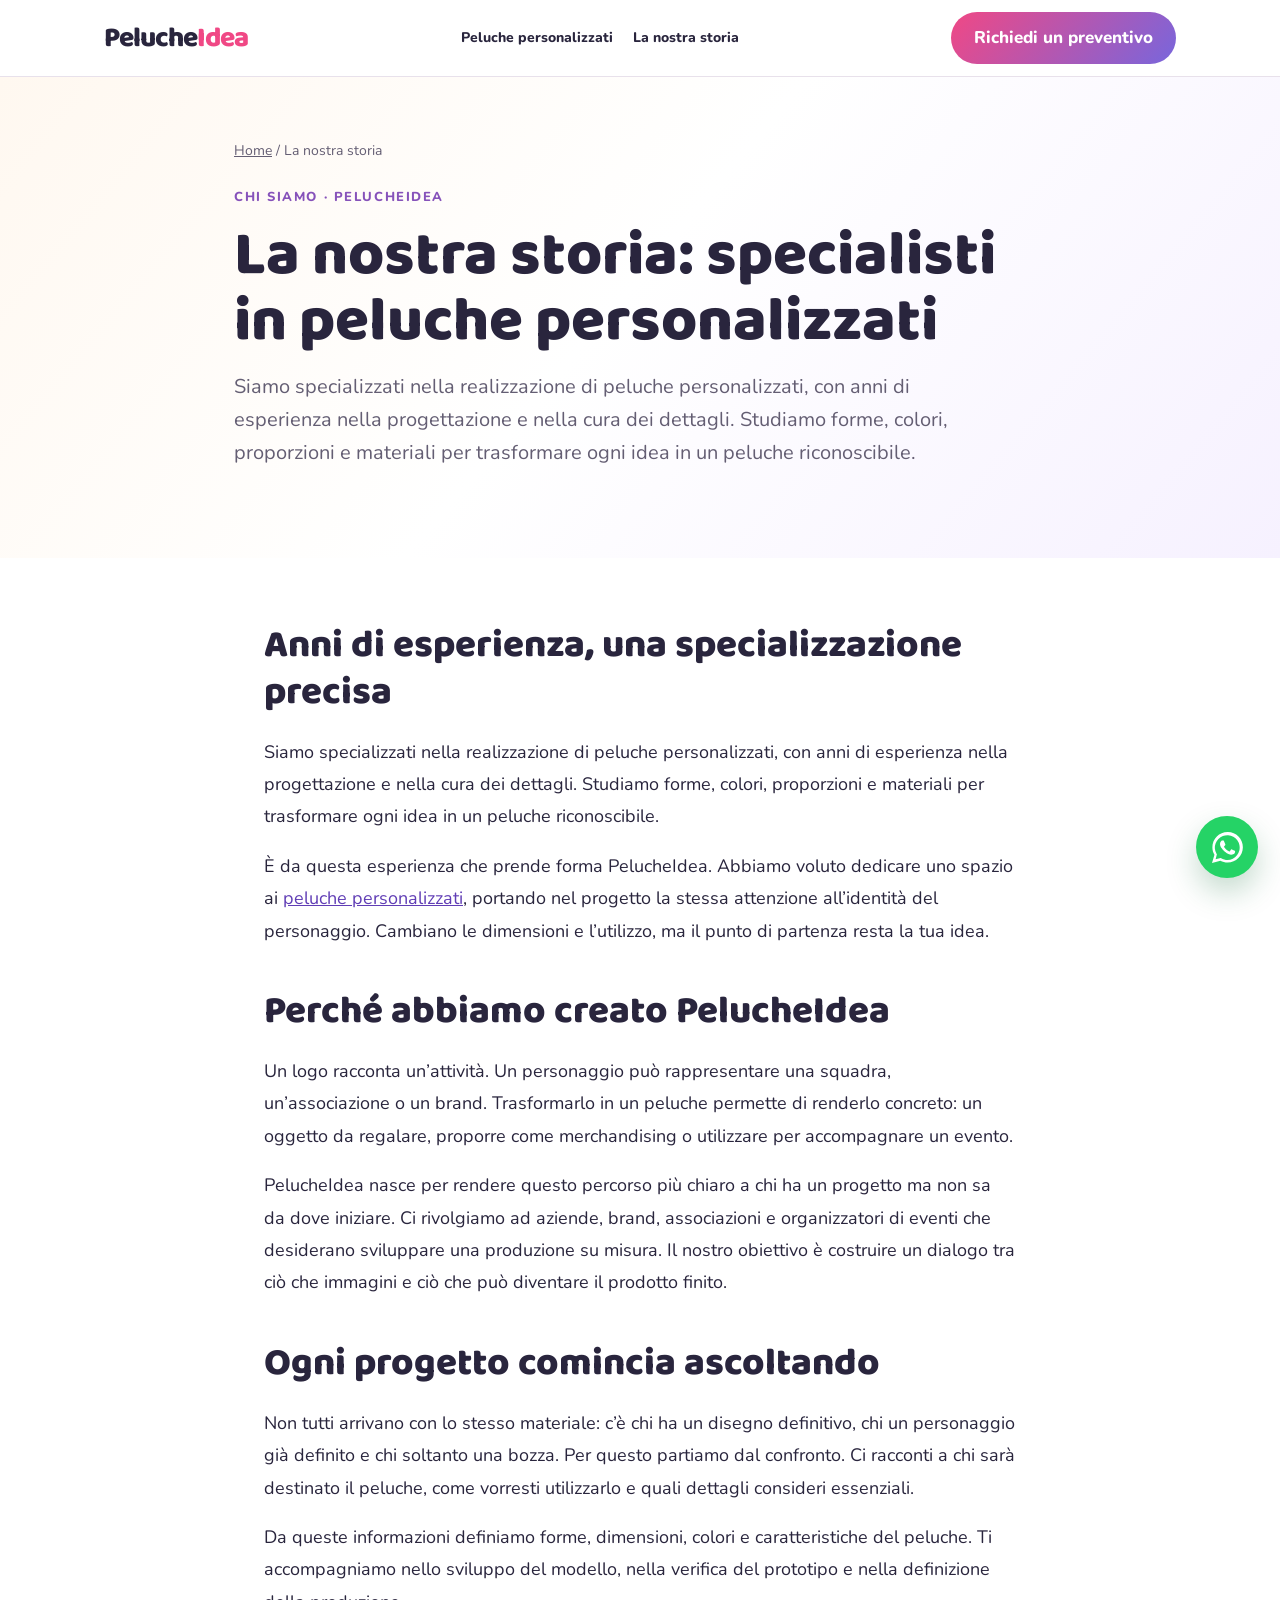
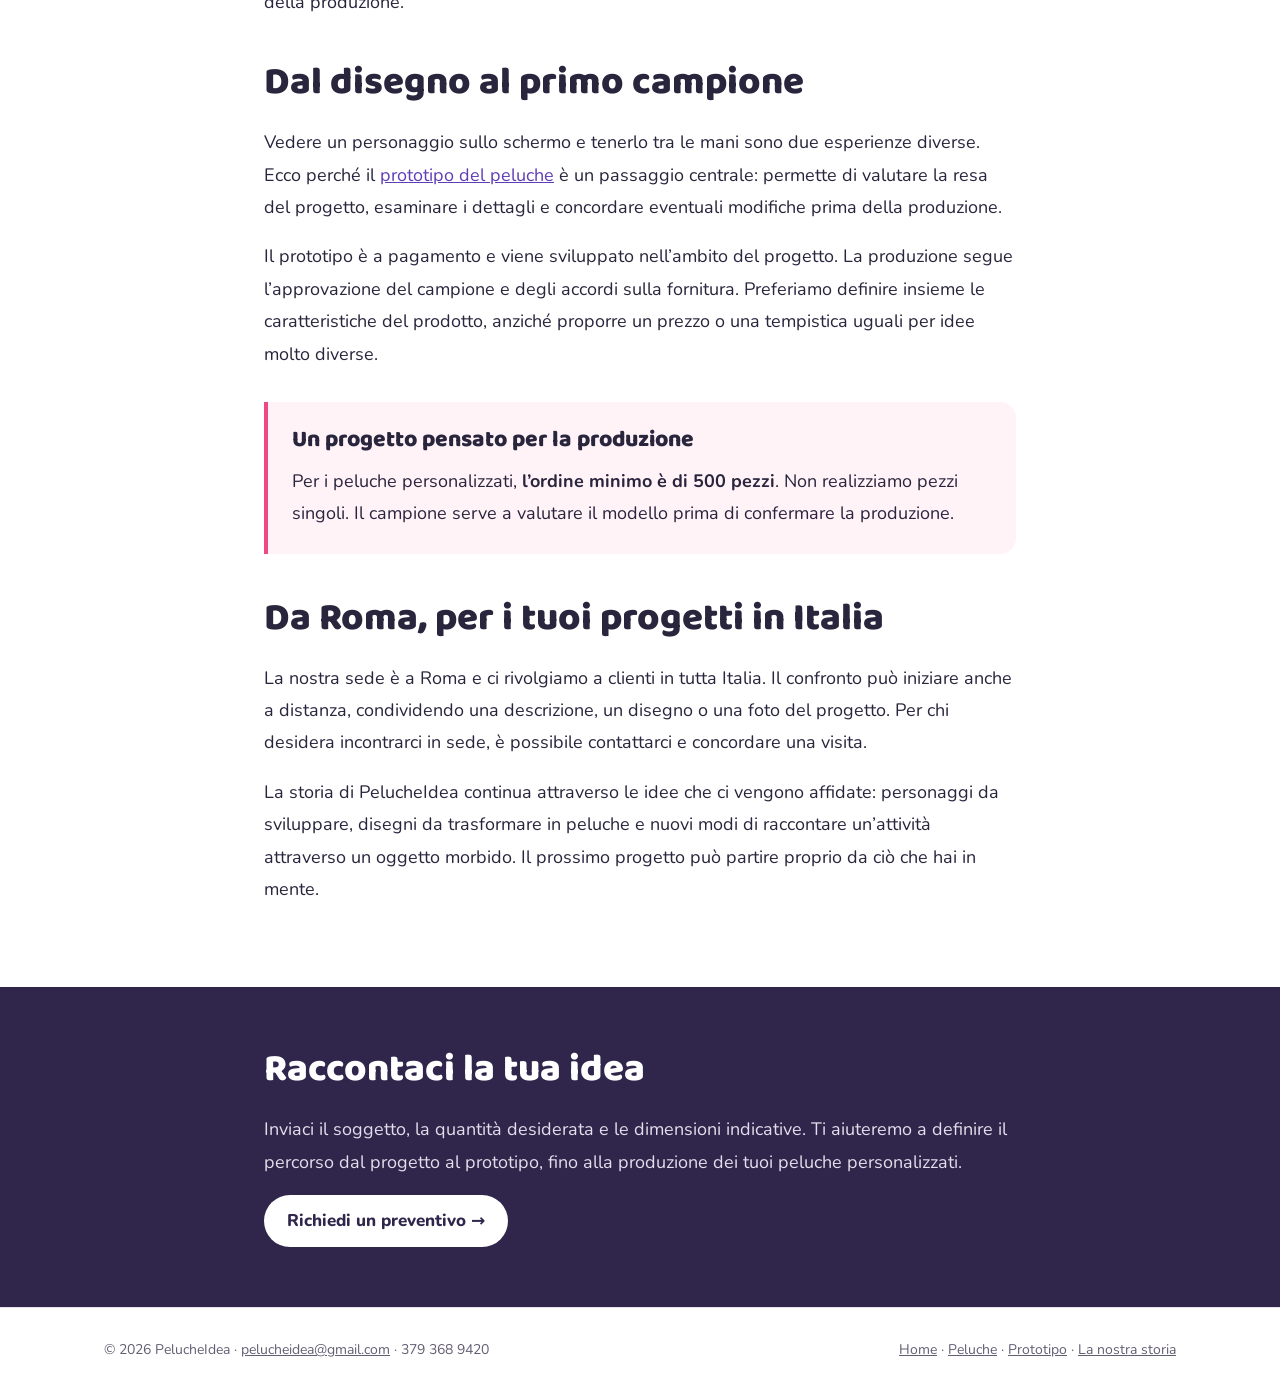
==== commit 01b33c3d: "Remove Prototype from top navigation and its unused dialog" ====
--- a/la-nostra-storia/index.html
+++ b/la-nostra-storia/index.html
@@ -1,4 +1,4 @@
-<!doctype html><html lang="it"><head><meta charset="utf-8"><meta name="viewport" content="width=device-width, initial-scale=1"><title>La nostra storia: specialisti in peluche personalizzati | PelucheIdea</title><meta name="description" content="PelucheIdea: specialisti in peluche personalizzati, con anni di esperienza. Dal progetto al prototipo e alla produzione, da 500 pezzi."><meta name="robots" content="index,follow,max-image-preview:large"><link rel="canonical" href="https://pelucheidea.com/la-nostra-storia/"><link rel="stylesheet" href="/assets/seo.css?v=min500-20260929"><link rel="preconnect" href="https://fonts.googleapis.com"><link rel="preconnect" href="https://fonts.gstatic.com" crossorigin><meta property="og:type" content="website"><meta property="og:locale" content="it_IT"><meta property="og:site_name" content="PelucheIdea"><meta property="og:title" content="La nostra storia: specialisti in peluche personalizzati | PelucheIdea"><meta property="og:description" content="PelucheIdea: specialisti in peluche personalizzati, con anni di esperienza. Dal progetto al prototipo e alla produzione, da 500 pezzi."><meta property="og:url" content="https://pelucheidea.com/la-nostra-storia/"><meta property="og:image" content="https://pelucheidea.com/assets/images/peluche-con-logo.webp"><meta name="twitter:card" content="summary_large_image"><script type="application/ld+json">{"@context": "https://schema.org", "@graph": [{"@type": "AboutPage", "@id": "https://pelucheidea.com/la-nostra-storia/#pagina", "url": "https://pelucheidea.com/la-nostra-storia/", "name": "La nostra storia: specialisti in peluche personalizzati | PelucheIdea", "description": "PelucheIdea: specialisti in peluche personalizzati, con anni di esperienza. Dal progetto al prototipo e alla produzione, da 500 pezzi.", "inLanguage": "it-IT", "about": {"@id": "https://pelucheidea.com/#organizzazione"}}, {"@type": "Organization", "@id": "https://pelucheidea.com/#organizzazione", "name": "PelucheIdea", "url": "https://pelucheidea.com/", "email": "pelucheidea@gmail.com", "telephone": "+393793689420"}, {"@type": "BreadcrumbList", "itemListElement": [{"@type": "ListItem", "position": 1, "name": "Home", "item": "https://pelucheidea.com/"}, {"@type": "ListItem", "position": 2, "name": "La nostra storia", "item": "https://pelucheidea.com/la-nostra-storia/"}]}]}</script><style>.story-copy{max-width:800px}.story-copy h2{margin-top:42px}.story-copy h2:first-child{margin-top:0}.story-copy p{font-size:18px;line-height:1.8}.story-intro{max-width:860px}.story-intro h1{max-width:820px}.story-intro .lead{max-width:740px}.story-callout{margin:32px 0;padding:24px;border-left:4px solid var(--pink);background:#fff3f8;border-radius:0 16px 16px 0}.story-callout p:last-child{margin-bottom:0}.story-copy a:focus-visible{outline:3px solid var(--pink);outline-offset:3px}</style></head><body><header class="header"><div class="wrap nav"><a class="brand" href="/">Peluche<span>Idea</span></a><nav aria-label="Navigazione principale"><a href="/peluche-personalizzati/">Peluche personalizzati</a><a href="/prototipo-peluche/">Prototipo</a><a href="/la-nostra-storia/" aria-current="page">La nostra storia</a></nav><a class="btn" href="/#preventivo">Richiedi un preventivo</a></div></header><main>
+<!doctype html><html lang="it"><head><meta charset="utf-8"><meta name="viewport" content="width=device-width, initial-scale=1"><title>La nostra storia: specialisti in peluche personalizzati | PelucheIdea</title><meta name="description" content="PelucheIdea: specialisti in peluche personalizzati, con anni di esperienza. Dal progetto al prototipo e alla produzione, da 500 pezzi."><meta name="robots" content="index,follow,max-image-preview:large"><link rel="canonical" href="https://pelucheidea.com/la-nostra-storia/"><link rel="stylesheet" href="/assets/seo.css?v=min500-20260929"><link rel="preconnect" href="https://fonts.googleapis.com"><link rel="preconnect" href="https://fonts.gstatic.com" crossorigin><meta property="og:type" content="website"><meta property="og:locale" content="it_IT"><meta property="og:site_name" content="PelucheIdea"><meta property="og:title" content="La nostra storia: specialisti in peluche personalizzati | PelucheIdea"><meta property="og:description" content="PelucheIdea: specialisti in peluche personalizzati, con anni di esperienza. Dal progetto al prototipo e alla produzione, da 500 pezzi."><meta property="og:url" content="https://pelucheidea.com/la-nostra-storia/"><meta property="og:image" content="https://pelucheidea.com/assets/images/peluche-con-logo.webp"><meta name="twitter:card" content="summary_large_image"><script type="application/ld+json">{"@context": "https://schema.org", "@graph": [{"@type": "AboutPage", "@id": "https://pelucheidea.com/la-nostra-storia/#pagina", "url": "https://pelucheidea.com/la-nostra-storia/", "name": "La nostra storia: specialisti in peluche personalizzati | PelucheIdea", "description": "PelucheIdea: specialisti in peluche personalizzati, con anni di esperienza. Dal progetto al prototipo e alla produzione, da 500 pezzi.", "inLanguage": "it-IT", "about": {"@id": "https://pelucheidea.com/#organizzazione"}}, {"@type": "Organization", "@id": "https://pelucheidea.com/#organizzazione", "name": "PelucheIdea", "url": "https://pelucheidea.com/", "email": "pelucheidea@gmail.com", "telephone": "+393793689420"}, {"@type": "BreadcrumbList", "itemListElement": [{"@type": "ListItem", "position": 1, "name": "Home", "item": "https://pelucheidea.com/"}, {"@type": "ListItem", "position": 2, "name": "La nostra storia", "item": "https://pelucheidea.com/la-nostra-storia/"}]}]}</script><style>.story-copy{max-width:800px}.story-copy h2{margin-top:42px}.story-copy h2:first-child{margin-top:0}.story-copy p{font-size:18px;line-height:1.8}.story-intro{max-width:860px}.story-intro h1{max-width:820px}.story-intro .lead{max-width:740px}.story-callout{margin:32px 0;padding:24px;border-left:4px solid var(--pink);background:#fff3f8;border-radius:0 16px 16px 0}.story-callout p:last-child{margin-bottom:0}.story-copy a:focus-visible{outline:3px solid var(--pink);outline-offset:3px}</style></head><body><header class="header"><div class="wrap nav"><a class="brand" href="/">Peluche<span>Idea</span></a><nav aria-label="Navigazione principale"><a href="/peluche-personalizzati/">Peluche personalizzati</a><a href="/la-nostra-storia/" aria-current="page">La nostra storia</a></nav><a class="btn" href="/#preventivo">Richiedi un preventivo</a></div></header><main>
 <section class="hero"><div class="wrap story-intro">
 <p class="crumb"><a href="/">Home</a> / La nostra storia</p>
 <div class="eyebrow">Chi siamo · PelucheIdea</div>
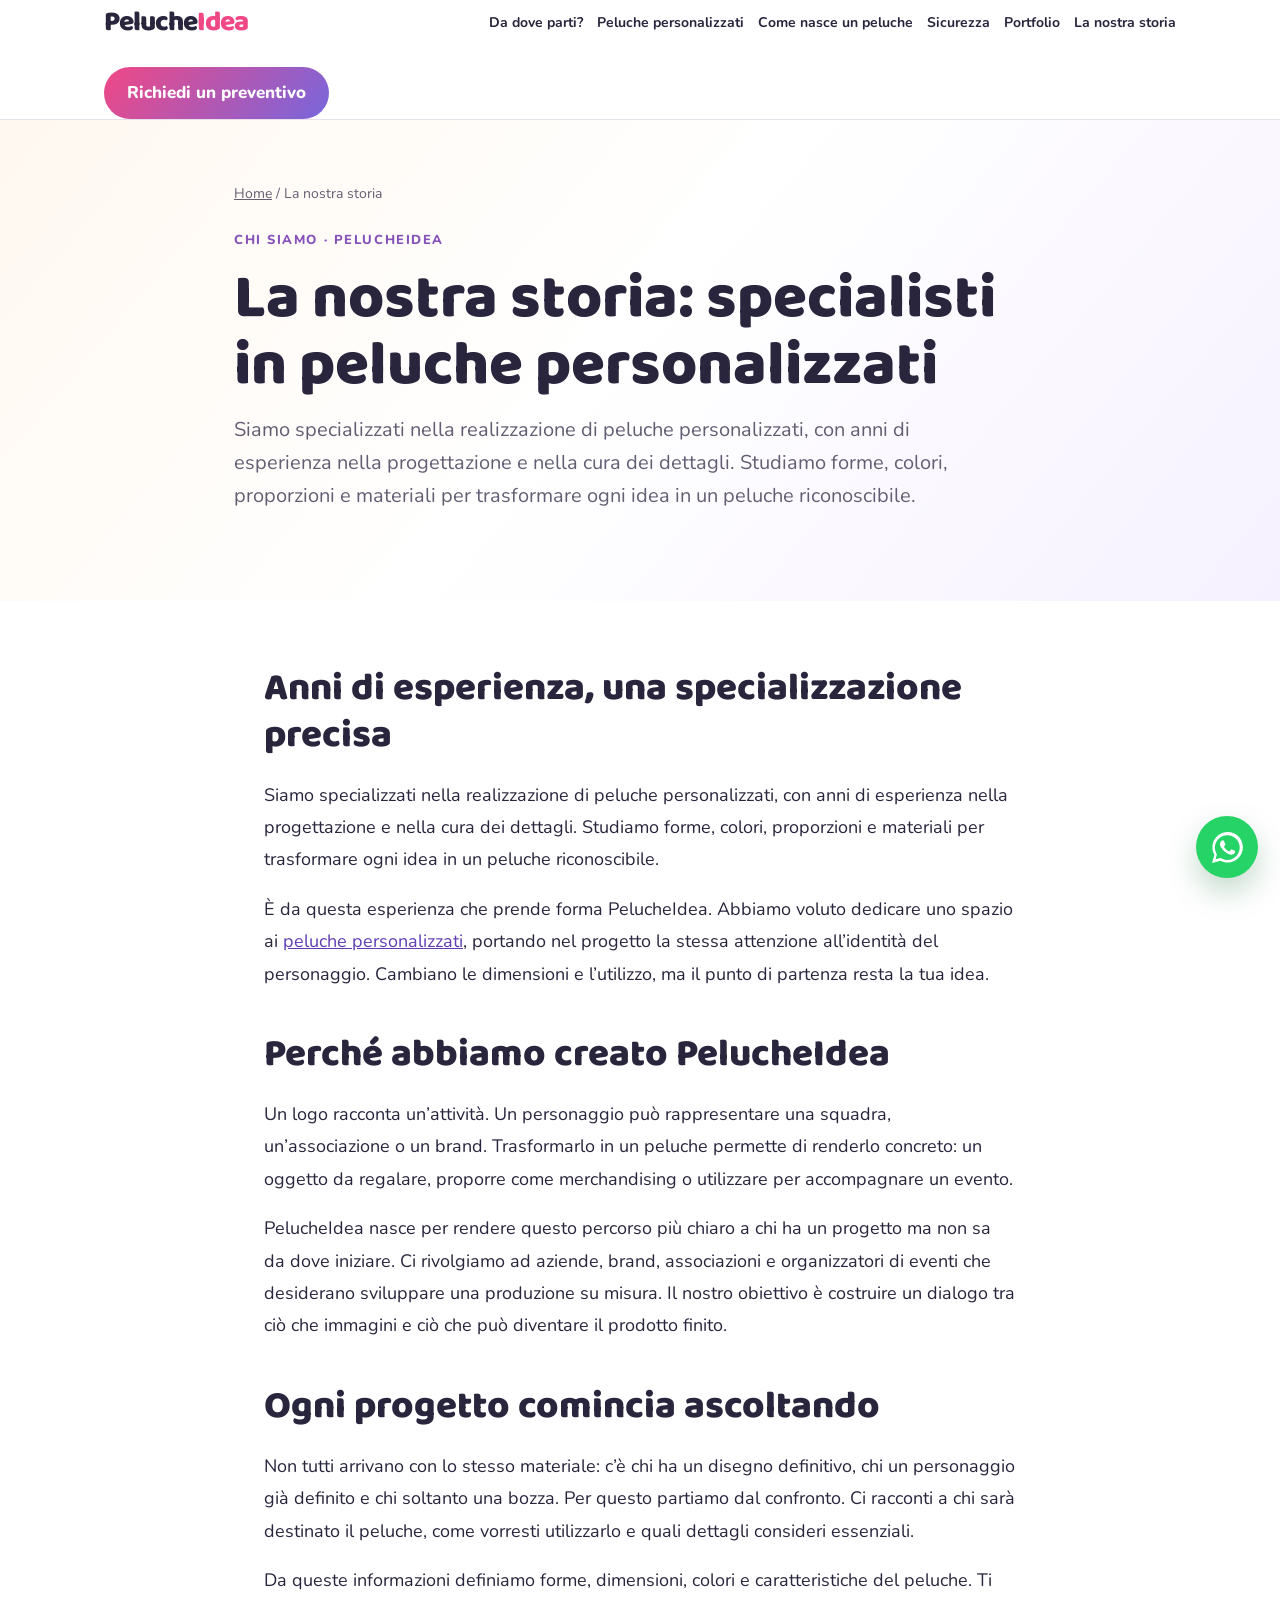
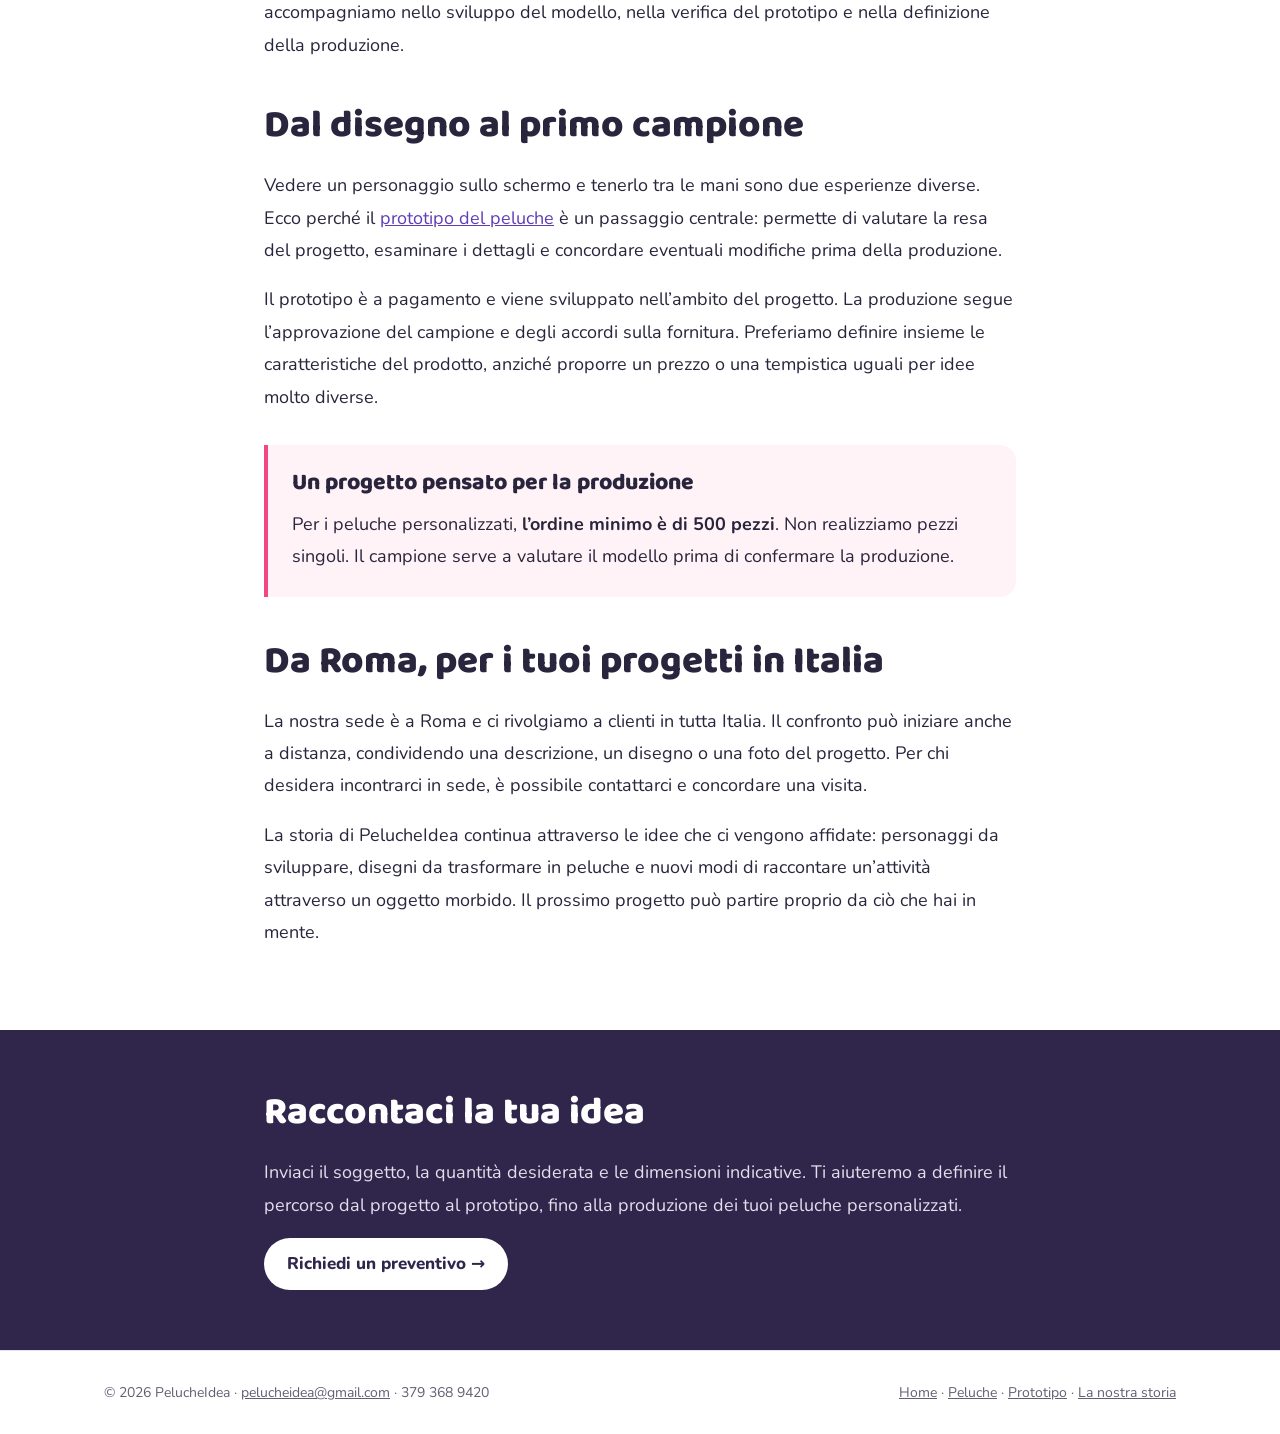
==== commit 499cf039: "Keep menu visible above panels and consistent across pages" ====
--- a/la-nostra-storia/index.html
+++ b/la-nostra-storia/index.html
@@ -1,4 +1,4 @@
-<!doctype html><html lang="it"><head><meta charset="utf-8"><meta name="viewport" content="width=device-width, initial-scale=1"><title>La nostra storia: specialisti in peluche personalizzati | PelucheIdea</title><meta name="description" content="PelucheIdea: specialisti in peluche personalizzati, con anni di esperienza. Dal progetto al prototipo e alla produzione, da 500 pezzi."><meta name="robots" content="index,follow,max-image-preview:large"><link rel="canonical" href="https://pelucheidea.com/la-nostra-storia/"><link rel="stylesheet" href="/assets/seo.css?v=min500-20260929"><link rel="preconnect" href="https://fonts.googleapis.com"><link rel="preconnect" href="https://fonts.gstatic.com" crossorigin><meta property="og:type" content="website"><meta property="og:locale" content="it_IT"><meta property="og:site_name" content="PelucheIdea"><meta property="og:title" content="La nostra storia: specialisti in peluche personalizzati | PelucheIdea"><meta property="og:description" content="PelucheIdea: specialisti in peluche personalizzati, con anni di esperienza. Dal progetto al prototipo e alla produzione, da 500 pezzi."><meta property="og:url" content="https://pelucheidea.com/la-nostra-storia/"><meta property="og:image" content="https://pelucheidea.com/assets/images/peluche-con-logo.webp"><meta name="twitter:card" content="summary_large_image"><script type="application/ld+json">{"@context": "https://schema.org", "@graph": [{"@type": "AboutPage", "@id": "https://pelucheidea.com/la-nostra-storia/#pagina", "url": "https://pelucheidea.com/la-nostra-storia/", "name": "La nostra storia: specialisti in peluche personalizzati | PelucheIdea", "description": "PelucheIdea: specialisti in peluche personalizzati, con anni di esperienza. Dal progetto al prototipo e alla produzione, da 500 pezzi.", "inLanguage": "it-IT", "about": {"@id": "https://pelucheidea.com/#organizzazione"}}, {"@type": "Organization", "@id": "https://pelucheidea.com/#organizzazione", "name": "PelucheIdea", "url": "https://pelucheidea.com/", "email": "pelucheidea@gmail.com", "telephone": "+393793689420"}, {"@type": "BreadcrumbList", "itemListElement": [{"@type": "ListItem", "position": 1, "name": "Home", "item": "https://pelucheidea.com/"}, {"@type": "ListItem", "position": 2, "name": "La nostra storia", "item": "https://pelucheidea.com/la-nostra-storia/"}]}]}</script><style>.story-copy{max-width:800px}.story-copy h2{margin-top:42px}.story-copy h2:first-child{margin-top:0}.story-copy p{font-size:18px;line-height:1.8}.story-intro{max-width:860px}.story-intro h1{max-width:820px}.story-intro .lead{max-width:740px}.story-callout{margin:32px 0;padding:24px;border-left:4px solid var(--pink);background:#fff3f8;border-radius:0 16px 16px 0}.story-callout p:last-child{margin-bottom:0}.story-copy a:focus-visible{outline:3px solid var(--pink);outline-offset:3px}</style></head><body><header class="header"><div class="wrap nav"><a class="brand" href="/">Peluche<span>Idea</span></a><nav aria-label="Navigazione principale"><a href="/peluche-personalizzati/">Peluche personalizzati</a><a href="/la-nostra-storia/" aria-current="page">La nostra storia</a></nav><a class="btn" href="/#preventivo">Richiedi un preventivo</a></div></header><main>
+<!doctype html><html lang="it"><head><meta charset="utf-8"><meta name="viewport" content="width=device-width, initial-scale=1"><title>La nostra storia: specialisti in peluche personalizzati | PelucheIdea</title><meta name="description" content="PelucheIdea: specialisti in peluche personalizzati, con anni di esperienza. Dal progetto al prototipo e alla produzione, da 500 pezzi."><meta name="robots" content="index,follow,max-image-preview:large"><link rel="canonical" href="https://pelucheidea.com/la-nostra-storia/"><link rel="stylesheet" href="/assets/seo.css?v=min500-20260929"><link rel="preconnect" href="https://fonts.googleapis.com"><link rel="preconnect" href="https://fonts.gstatic.com" crossorigin><meta property="og:type" content="website"><meta property="og:locale" content="it_IT"><meta property="og:site_name" content="PelucheIdea"><meta property="og:title" content="La nostra storia: specialisti in peluche personalizzati | PelucheIdea"><meta property="og:description" content="PelucheIdea: specialisti in peluche personalizzati, con anni di esperienza. Dal progetto al prototipo e alla produzione, da 500 pezzi."><meta property="og:url" content="https://pelucheidea.com/la-nostra-storia/"><meta property="og:image" content="https://pelucheidea.com/assets/images/peluche-con-logo.webp"><meta name="twitter:card" content="summary_large_image"><script type="application/ld+json">{"@context": "https://schema.org", "@graph": [{"@type": "AboutPage", "@id": "https://pelucheidea.com/la-nostra-storia/#pagina", "url": "https://pelucheidea.com/la-nostra-storia/", "name": "La nostra storia: specialisti in peluche personalizzati | PelucheIdea", "description": "PelucheIdea: specialisti in peluche personalizzati, con anni di esperienza. Dal progetto al prototipo e alla produzione, da 500 pezzi.", "inLanguage": "it-IT", "about": {"@id": "https://pelucheidea.com/#organizzazione"}}, {"@type": "Organization", "@id": "https://pelucheidea.com/#organizzazione", "name": "PelucheIdea", "url": "https://pelucheidea.com/", "email": "pelucheidea@gmail.com", "telephone": "+393793689420"}, {"@type": "BreadcrumbList", "itemListElement": [{"@type": "ListItem", "position": 1, "name": "Home", "item": "https://pelucheidea.com/"}, {"@type": "ListItem", "position": 2, "name": "La nostra storia", "item": "https://pelucheidea.com/la-nostra-storia/"}]}]}</script><style>.story-copy{max-width:800px}.story-copy h2{margin-top:42px}.story-copy h2:first-child{margin-top:0}.story-copy p{font-size:18px;line-height:1.8}.story-intro{max-width:860px}.story-intro h1{max-width:820px}.story-intro .lead{max-width:740px}.story-callout{margin:32px 0;padding:24px;border-left:4px solid var(--pink);background:#fff3f8;border-radius:0 16px 16px 0}.story-callout p:last-child{margin-bottom:0}.story-copy a:focus-visible{outline:3px solid var(--pink);outline-offset:3px}</style></head><body><header class="header"><div class="wrap nav"><a class="brand" href="/">Peluche<span>Idea</span></a><nav aria-label="Navigazione principale"><a href="/#inizia">Da dove parti?</a><a href="/peluche-personalizzati/">Peluche personalizzati</a><a href="/processo-di-creazione/">Come nasce un peluche</a><a href="/?section=sicurezza">Sicurezza</a><a href="/#portfolio">Portfolio</a><a href="/la-nostra-storia/">La nostra storia</a></nav><a class="btn" href="/#preventivo">Richiedi un preventivo</a></div></header><main>
 <section class="hero"><div class="wrap story-intro">
 <p class="crumb"><a href="/">Home</a> / La nostra storia</p>
 <div class="eyebrow">Chi siamo · PelucheIdea</div>
--- a/assets/seo.css
+++ b/assets/seo.css
@@ -3,3 +3,8 @@
 .whatsapp-float{position:fixed;right:22px;bottom:22px;width:62px;height:62px;border-radius:50%;background:#25d366;color:#fff;display:grid;place-items:center;z-index:101;box-shadow:0 14px 30px rgba(22,110,61,.25);transition:transform .2s,background .2s}.whatsapp-float:hover{transform:translateY(-3px) scale(1.03);background:#1fb958}.whatsapp-float:focus-visible{outline:3px solid #1b7751;outline-offset:3px}.whatsapp-float svg{display:block}
 
 .order-note{display:inline-flex;align-items:center;gap:9px;margin:17px 0 0;padding:12px 16px;background:#fff0f6;border:2px solid #f5a2c0;border-radius:14px;color:#9d2256;font-size:18px;font-weight:800;line-height:1.3}
+
+/* Consistent navigation typography and alignment. */
+header nav{align-items:center}header nav a{display:inline-flex;align-items:center;font:700 14px/1.4 Nunito,sans-serif;min-height:40px;white-space:nowrap}
+
+header.header{z-index:11000;background:#fff}header .nav{flex-wrap:wrap}header nav{gap:14px;flex-wrap:nowrap;overflow-x:auto;max-width:100%}header nav a{flex-shrink:0}@media(max-width:1100px){header .nav nav{order:3;width:100%;padding-bottom:4px}}
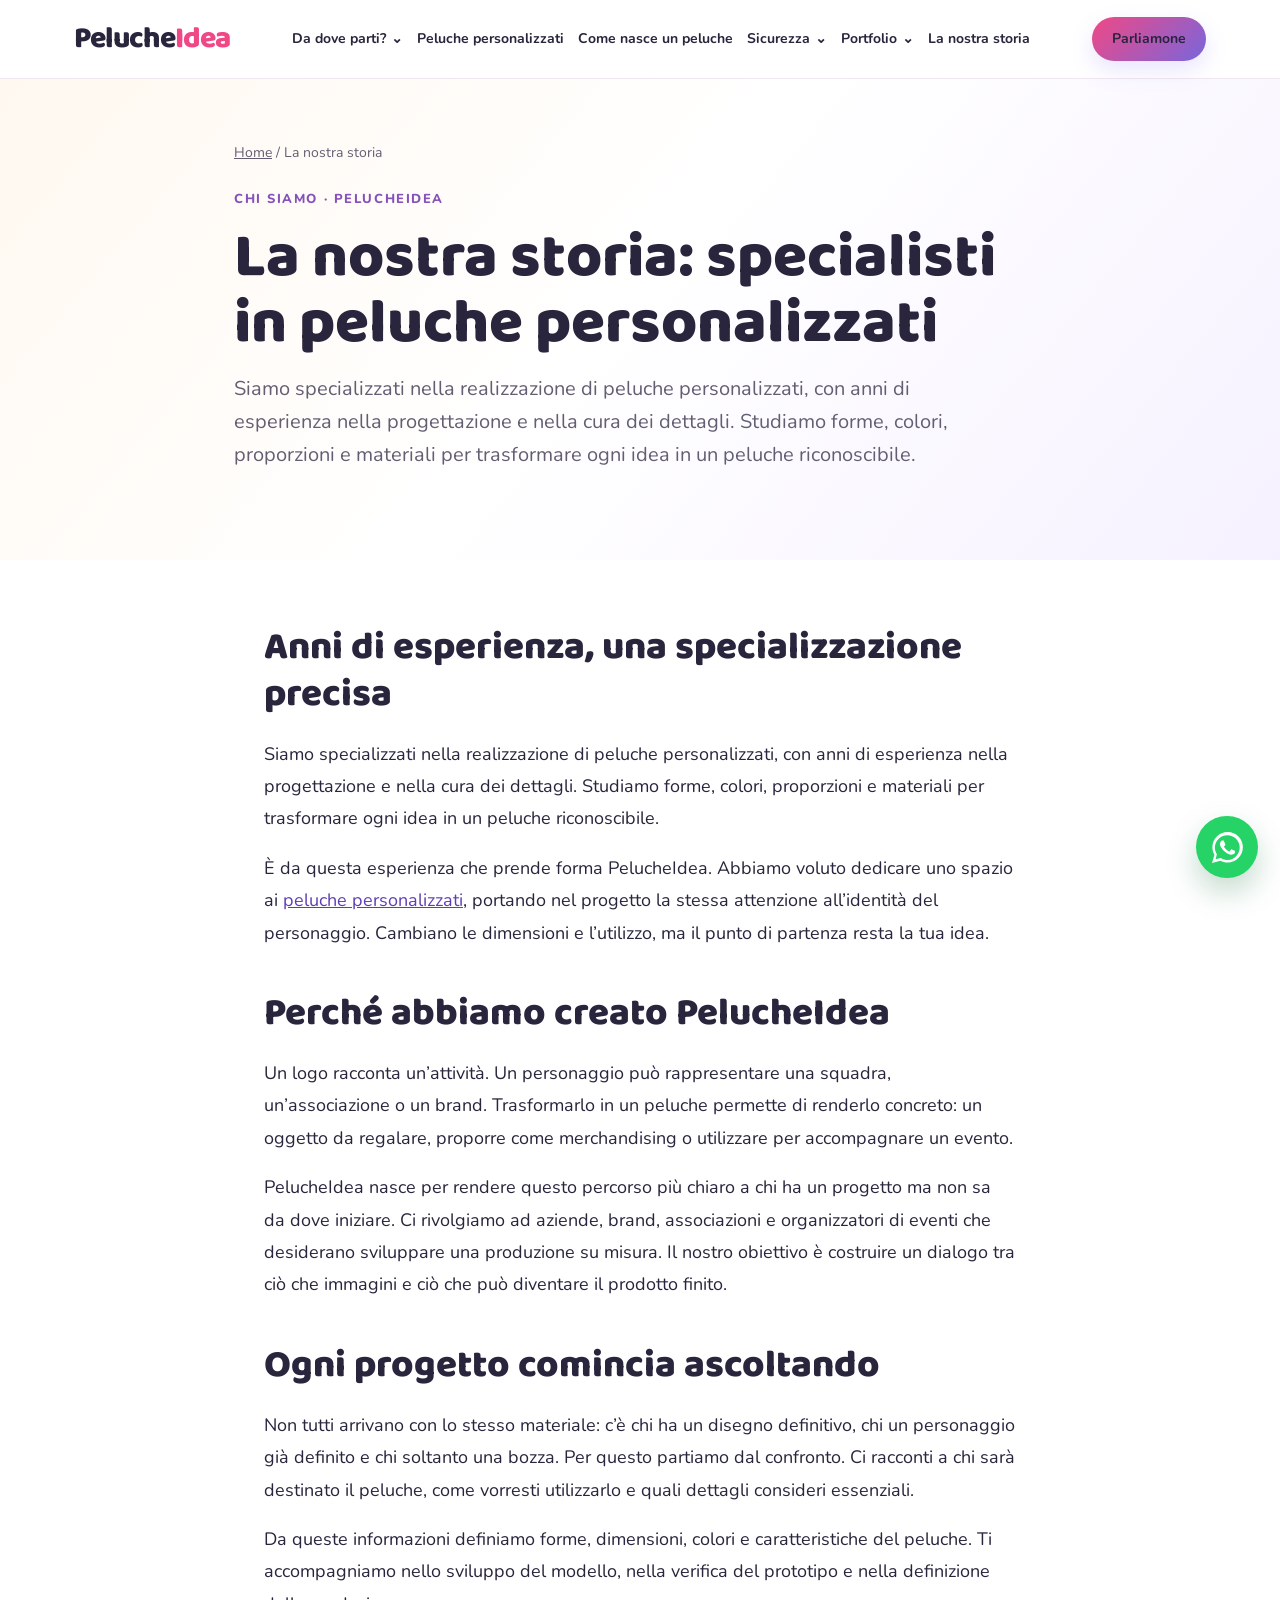
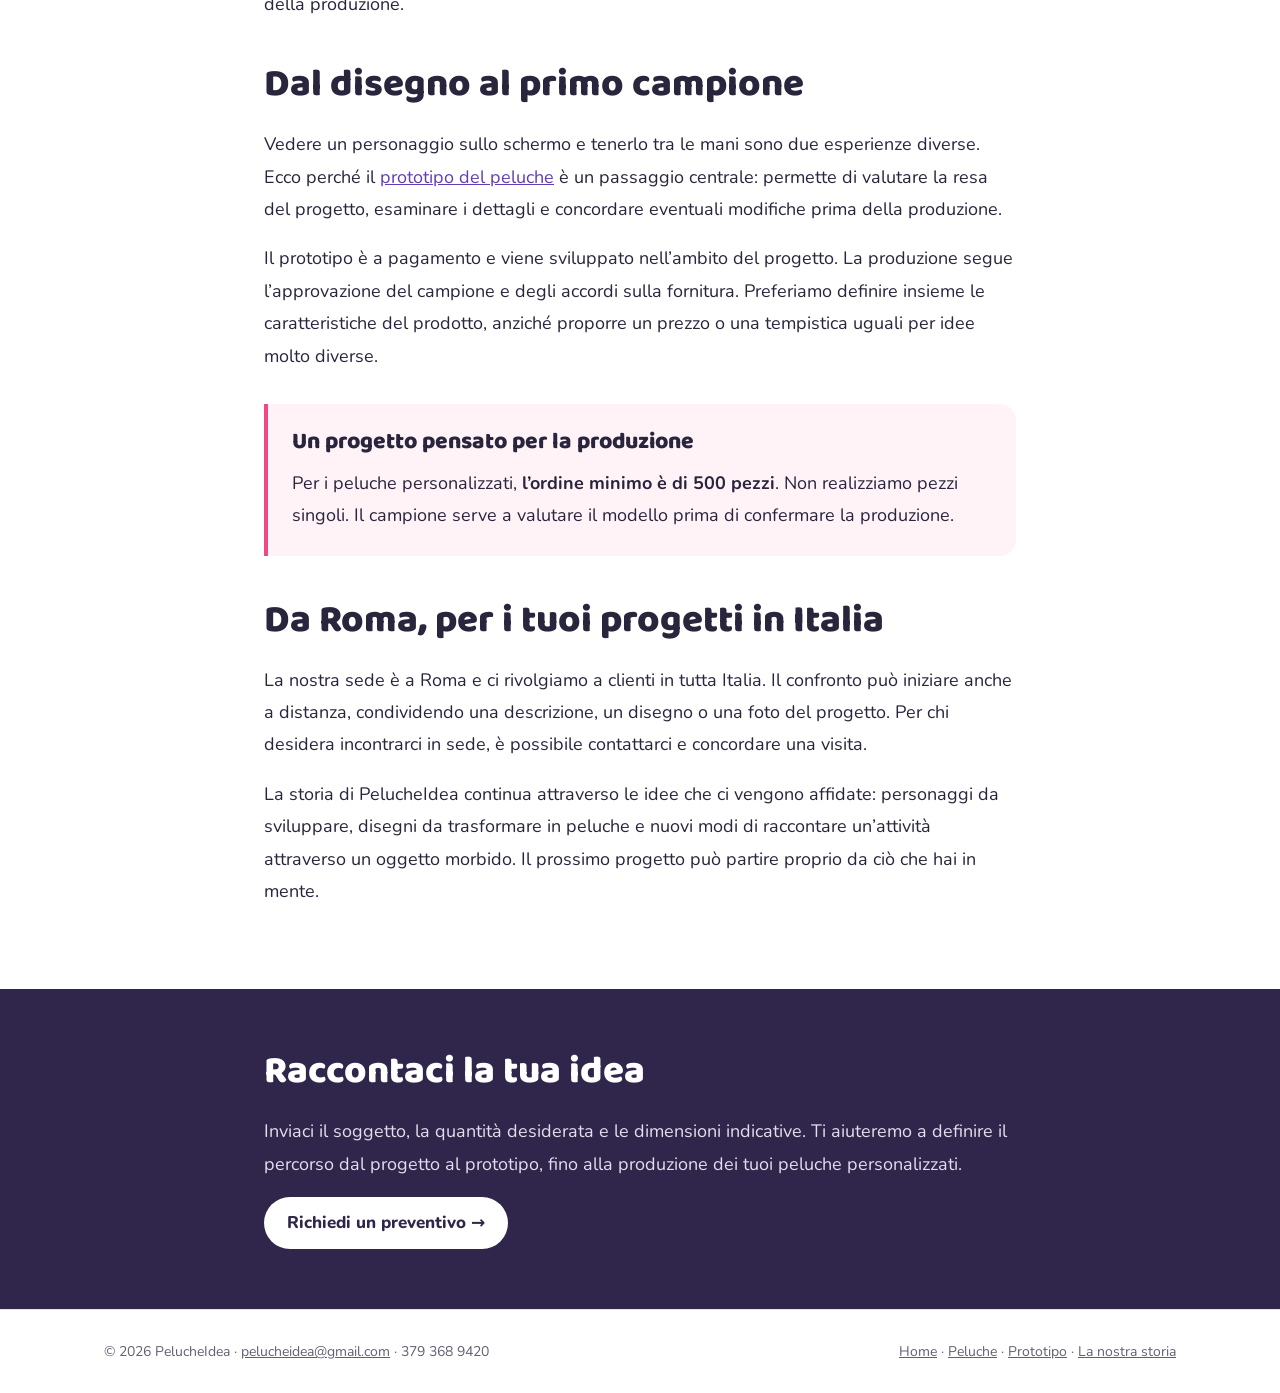
==== commit c5288858: "Use identical header dimensions and spacing across all pages" ====
--- a/la-nostra-storia/index.html
+++ b/la-nostra-storia/index.html
@@ -1,4 +1,5 @@
-<!doctype html><html lang="it"><head><meta charset="utf-8"><meta name="viewport" content="width=device-width, initial-scale=1"><title>La nostra storia: specialisti in peluche personalizzati | PelucheIdea</title><meta name="description" content="PelucheIdea: specialisti in peluche personalizzati, con anni di esperienza. Dal progetto al prototipo e alla produzione, da 500 pezzi."><meta name="robots" content="index,follow,max-image-preview:large"><link rel="canonical" href="https://pelucheidea.com/la-nostra-storia/"><link rel="stylesheet" href="/assets/seo.css?v=min500-20260929"><link rel="preconnect" href="https://fonts.googleapis.com"><link rel="preconnect" href="https://fonts.gstatic.com" crossorigin><meta property="og:type" content="website"><meta property="og:locale" content="it_IT"><meta property="og:site_name" content="PelucheIdea"><meta property="og:title" content="La nostra storia: specialisti in peluche personalizzati | PelucheIdea"><meta property="og:description" content="PelucheIdea: specialisti in peluche personalizzati, con anni di esperienza. Dal progetto al prototipo e alla produzione, da 500 pezzi."><meta property="og:url" content="https://pelucheidea.com/la-nostra-storia/"><meta property="og:image" content="https://pelucheidea.com/assets/images/peluche-con-logo.webp"><meta name="twitter:card" content="summary_large_image"><script type="application/ld+json">{"@context": "https://schema.org", "@graph": [{"@type": "AboutPage", "@id": "https://pelucheidea.com/la-nostra-storia/#pagina", "url": "https://pelucheidea.com/la-nostra-storia/", "name": "La nostra storia: specialisti in peluche personalizzati | PelucheIdea", "description": "PelucheIdea: specialisti in peluche personalizzati, con anni di esperienza. Dal progetto al prototipo e alla produzione, da 500 pezzi.", "inLanguage": "it-IT", "about": {"@id": "https://pelucheidea.com/#organizzazione"}}, {"@type": "Organization", "@id": "https://pelucheidea.com/#organizzazione", "name": "PelucheIdea", "url": "https://pelucheidea.com/", "email": "pelucheidea@gmail.com", "telephone": "+393793689420"}, {"@type": "BreadcrumbList", "itemListElement": [{"@type": "ListItem", "position": 1, "name": "Home", "item": "https://pelucheidea.com/"}, {"@type": "ListItem", "position": 2, "name": "La nostra storia", "item": "https://pelucheidea.com/la-nostra-storia/"}]}]}</script><style>.story-copy{max-width:800px}.story-copy h2{margin-top:42px}.story-copy h2:first-child{margin-top:0}.story-copy p{font-size:18px;line-height:1.8}.story-intro{max-width:860px}.story-intro h1{max-width:820px}.story-intro .lead{max-width:740px}.story-callout{margin:32px 0;padding:24px;border-left:4px solid var(--pink);background:#fff3f8;border-radius:0 16px 16px 0}.story-callout p:last-child{margin-bottom:0}.story-copy a:focus-visible{outline:3px solid var(--pink);outline-offset:3px}</style></head><body><header class="header"><div class="wrap nav"><a class="brand" href="/">Peluche<span>Idea</span></a><nav aria-label="Navigazione principale"><a href="/#inizia">Da dove parti?</a><a href="/peluche-personalizzati/">Peluche personalizzati</a><a href="/processo-di-creazione/">Come nasce un peluche</a><a href="/?section=sicurezza">Sicurezza</a><a href="/#portfolio">Portfolio</a><a href="/la-nostra-storia/">La nostra storia</a></nav><a class="btn" href="/#preventivo">Richiedi un preventivo</a></div></header><main>
+<!doctype html><html lang="it"><head><meta charset="utf-8"><meta name="viewport" content="width=device-width, initial-scale=1"><title>La nostra storia: specialisti in peluche personalizzati | PelucheIdea</title><meta name="description" content="PelucheIdea: specialisti in peluche personalizzati, con anni di esperienza. Dal progetto al prototipo e alla produzione, da 500 pezzi."><meta name="robots" content="index,follow,max-image-preview:large"><link rel="canonical" href="https://pelucheidea.com/la-nostra-storia/"><link rel="stylesheet" href="/assets/seo.css?v=min500-20260929"><link rel="preconnect" href="https://fonts.googleapis.com"><link rel="preconnect" href="https://fonts.gstatic.com" crossorigin><meta property="og:type" content="website"><meta property="og:locale" content="it_IT"><meta property="og:site_name" content="PelucheIdea"><meta property="og:title" content="La nostra storia: specialisti in peluche personalizzati | PelucheIdea"><meta property="og:description" content="PelucheIdea: specialisti in peluche personalizzati, con anni di esperienza. Dal progetto al prototipo e alla produzione, da 500 pezzi."><meta property="og:url" content="https://pelucheidea.com/la-nostra-storia/"><meta property="og:image" content="https://pelucheidea.com/assets/images/peluche-con-logo.webp"><meta name="twitter:card" content="summary_large_image"><script type="application/ld+json">{"@context": "https://schema.org", "@graph": [{"@type": "AboutPage", "@id": "https://pelucheidea.com/la-nostra-storia/#pagina", "url": "https://pelucheidea.com/la-nostra-storia/", "name": "La nostra storia: specialisti in peluche personalizzati | PelucheIdea", "description": "PelucheIdea: specialisti in peluche personalizzati, con anni di esperienza. Dal progetto al prototipo e alla produzione, da 500 pezzi.", "inLanguage": "it-IT", "about": {"@id": "https://pelucheidea.com/#organizzazione"}}, {"@type": "Organization", "@id": "https://pelucheidea.com/#organizzazione", "name": "PelucheIdea", "url": "https://pelucheidea.com/", "email": "pelucheidea@gmail.com", "telephone": "+393793689420"}, {"@type": "BreadcrumbList", "itemListElement": [{"@type": "ListItem", "position": 1, "name": "Home", "item": "https://pelucheidea.com/"}, {"@type": "ListItem", "position": 2, "name": "La nostra storia", "item": "https://pelucheidea.com/la-nostra-storia/"}]}]}</script><style>.story-copy{max-width:800px}.story-copy h2{margin-top:42px}.story-copy h2:first-child{margin-top:0}.story-copy p{font-size:18px;line-height:1.8}.story-intro{max-width:860px}.story-intro h1{max-width:820px}.story-intro .lead{max-width:740px}.story-callout{margin:32px 0;padding:24px;border-left:4px solid var(--pink);background:#fff3f8;border-radius:0 16px 16px 0}.story-callout p:last-child{margin-bottom:0}.story-copy a:focus-visible{outline:3px solid var(--pink);outline-offset:3px}</style><link rel="stylesheet" href="/assets/header.css?v=20261007-fixed">
+</head><body><header><div class="wrap nav"><a class="logo" href="/">Peluche<span>Idea</span></a><nav aria-label="Navigazione principale"><a href="/#inizia">Da dove parti? <span>⌄</span></a><a href="/peluche-personalizzati/">Peluche personalizzati</a><a href="/processo-di-creazione/">Come nasce un peluche</a><a href="/?section=sicurezza">Sicurezza <span>⌄</span></a><a href="/#portfolio">Portfolio <span>⌄</span></a><a href="/la-nostra-storia/">La nostra storia</a></nav><a class="navcta" href="/#preventivo">Parliamone</a></div></header><main>
 <section class="hero"><div class="wrap story-intro">
 <p class="crumb"><a href="/">Home</a> / La nostra storia</p>
 <div class="eyebrow">Chi siamo · PelucheIdea</div>
--- a/assets/header.css
+++ b/assets/header.css
@@ -0,0 +1,12 @@
+/* One shared header layout on every page. */
+body>header{position:sticky;top:0;z-index:11000;background:#fff;border-bottom:1px solid #eee7ef;backdrop-filter:blur(16px)}
+body>header .wrap.nav{box-sizing:border-box;width:100%;max-width:1180px;margin:0 auto;min-height:78px;height:78px;padding:12px 24px;display:flex;align-items:center;justify-content:space-between;gap:24px;flex-wrap:nowrap;position:relative}
+body>header .logo{font:800 30px/1.4 'Baloo 2',sans-serif;letter-spacing:-1px;color:#29253d;text-decoration:none;flex-shrink:0}
+body>header .logo span{color:#f04885}
+body>header .nav nav{position:static;display:flex;align-items:center;justify-content:flex-start;flex-direction:row;flex-wrap:nowrap;gap:14px;padding:0;margin:0;overflow:visible;width:auto;max-width:none;border:0;border-radius:0;box-shadow:none;background:transparent}
+body>header .nav nav>a,body>header .nav nav>button{box-sizing:border-box;display:inline-flex;align-items:center;justify-content:center;gap:5px;min-height:40px;margin:0;padding:8px 0;border:0;border-radius:0;background:transparent;color:#29253d;font:700 14px/1.4 'Nunito',sans-serif;white-space:nowrap;text-decoration:none;transform:none;flex-shrink:0;cursor:pointer}
+body>header .nav nav>a:hover,body>header .nav nav>button:hover{color:#f04885;transform:none;text-decoration:none}
+body>header .navcta{box-sizing:border-box;flex-shrink:0;display:inline-flex;align-items:center;justify-content:center;margin:0;padding:12px 20px;border:0;border-radius:999px;background:linear-gradient(135deg,#f04885,#7866dc);color:#29253d;font:700 14px/1.4 'Nunito',sans-serif;white-space:nowrap;text-decoration:none;box-shadow:0 9px 22px rgba(142,125,245,.20)}
+body>header .mobile-menu-toggle{display:none}
+@media(max-width:1100px){body>header .wrap.nav{height:126px;min-height:126px;flex-wrap:wrap;gap:0 16px}body>header .nav nav{order:3;width:100%;max-width:100%;height:48px;overflow-x:auto;overflow-y:hidden;flex-shrink:0;align-items:center;gap:18px}body>header .nav nav>a,body>header .nav nav>button{padding:8px 0;min-height:40px}body>header .navcta{margin-left:auto}}
+@media(max-width:560px){body>header .wrap.nav{padding:12px 17px}}
